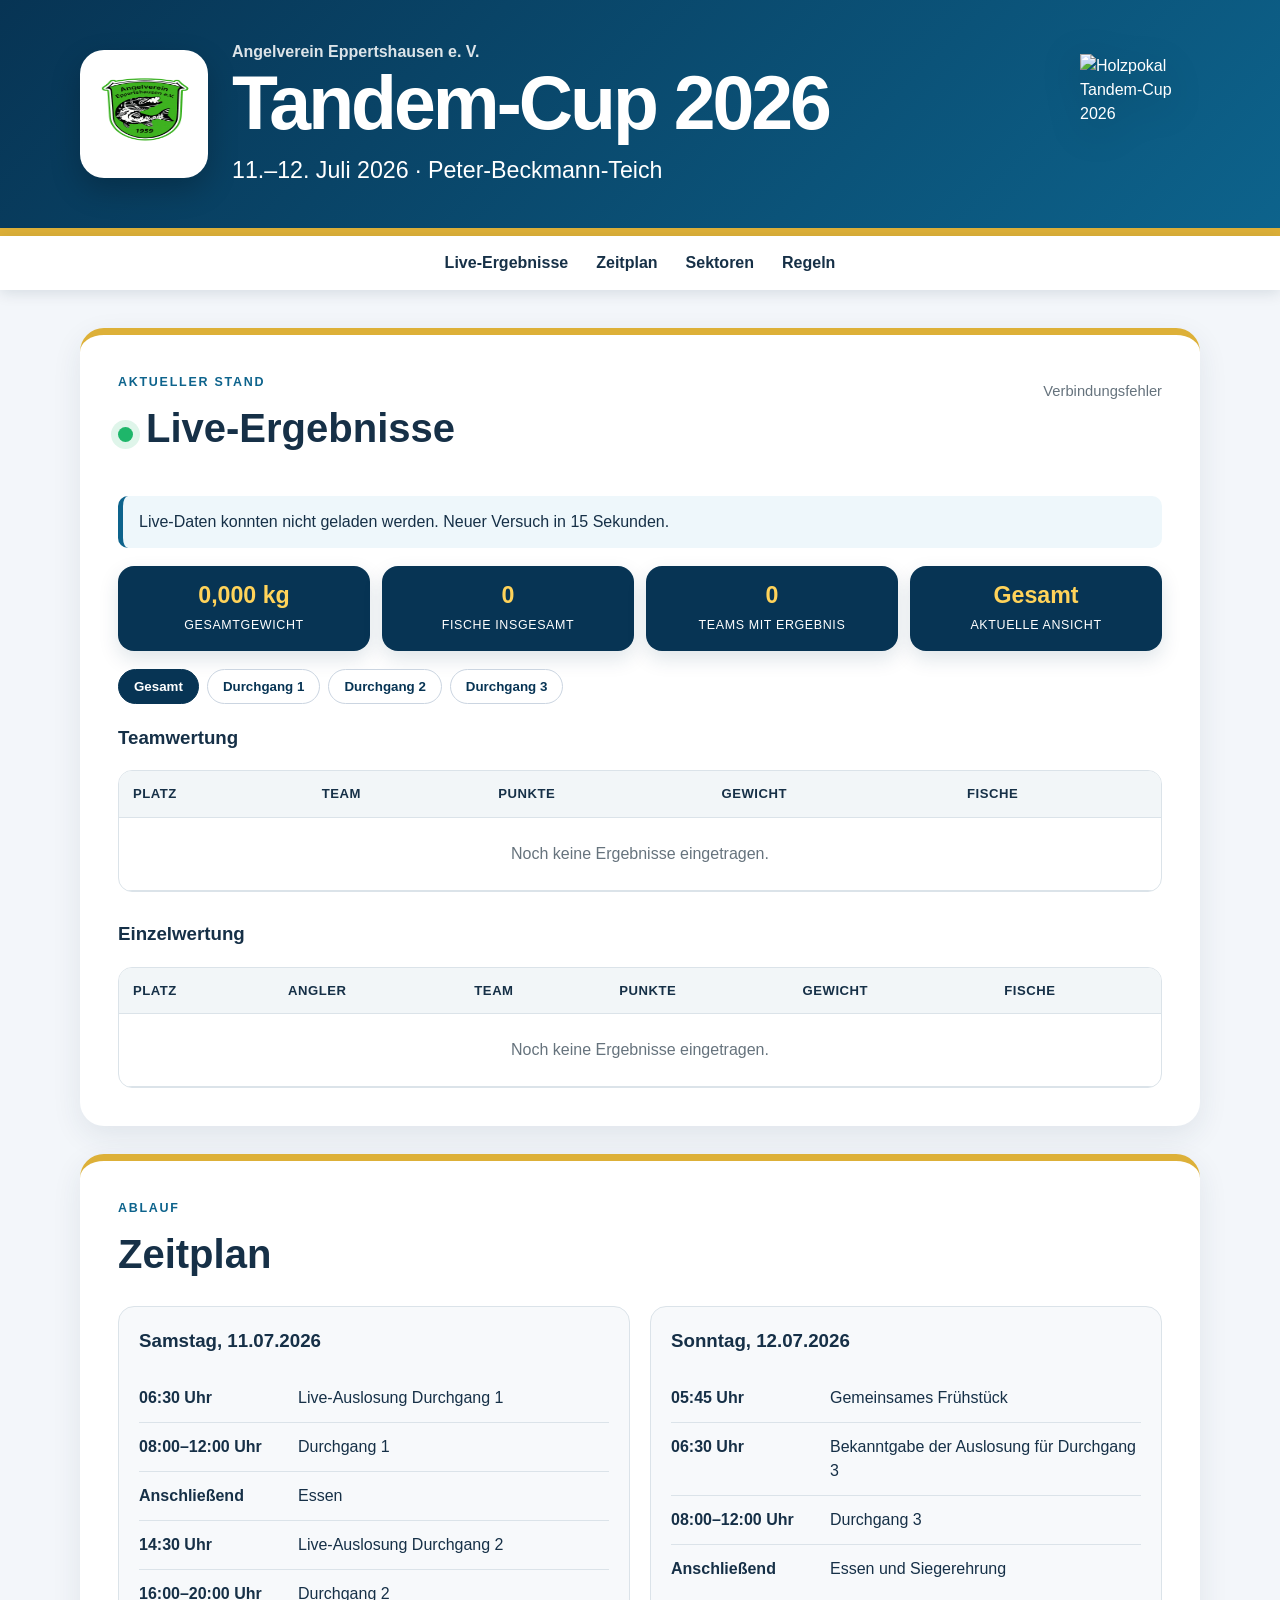
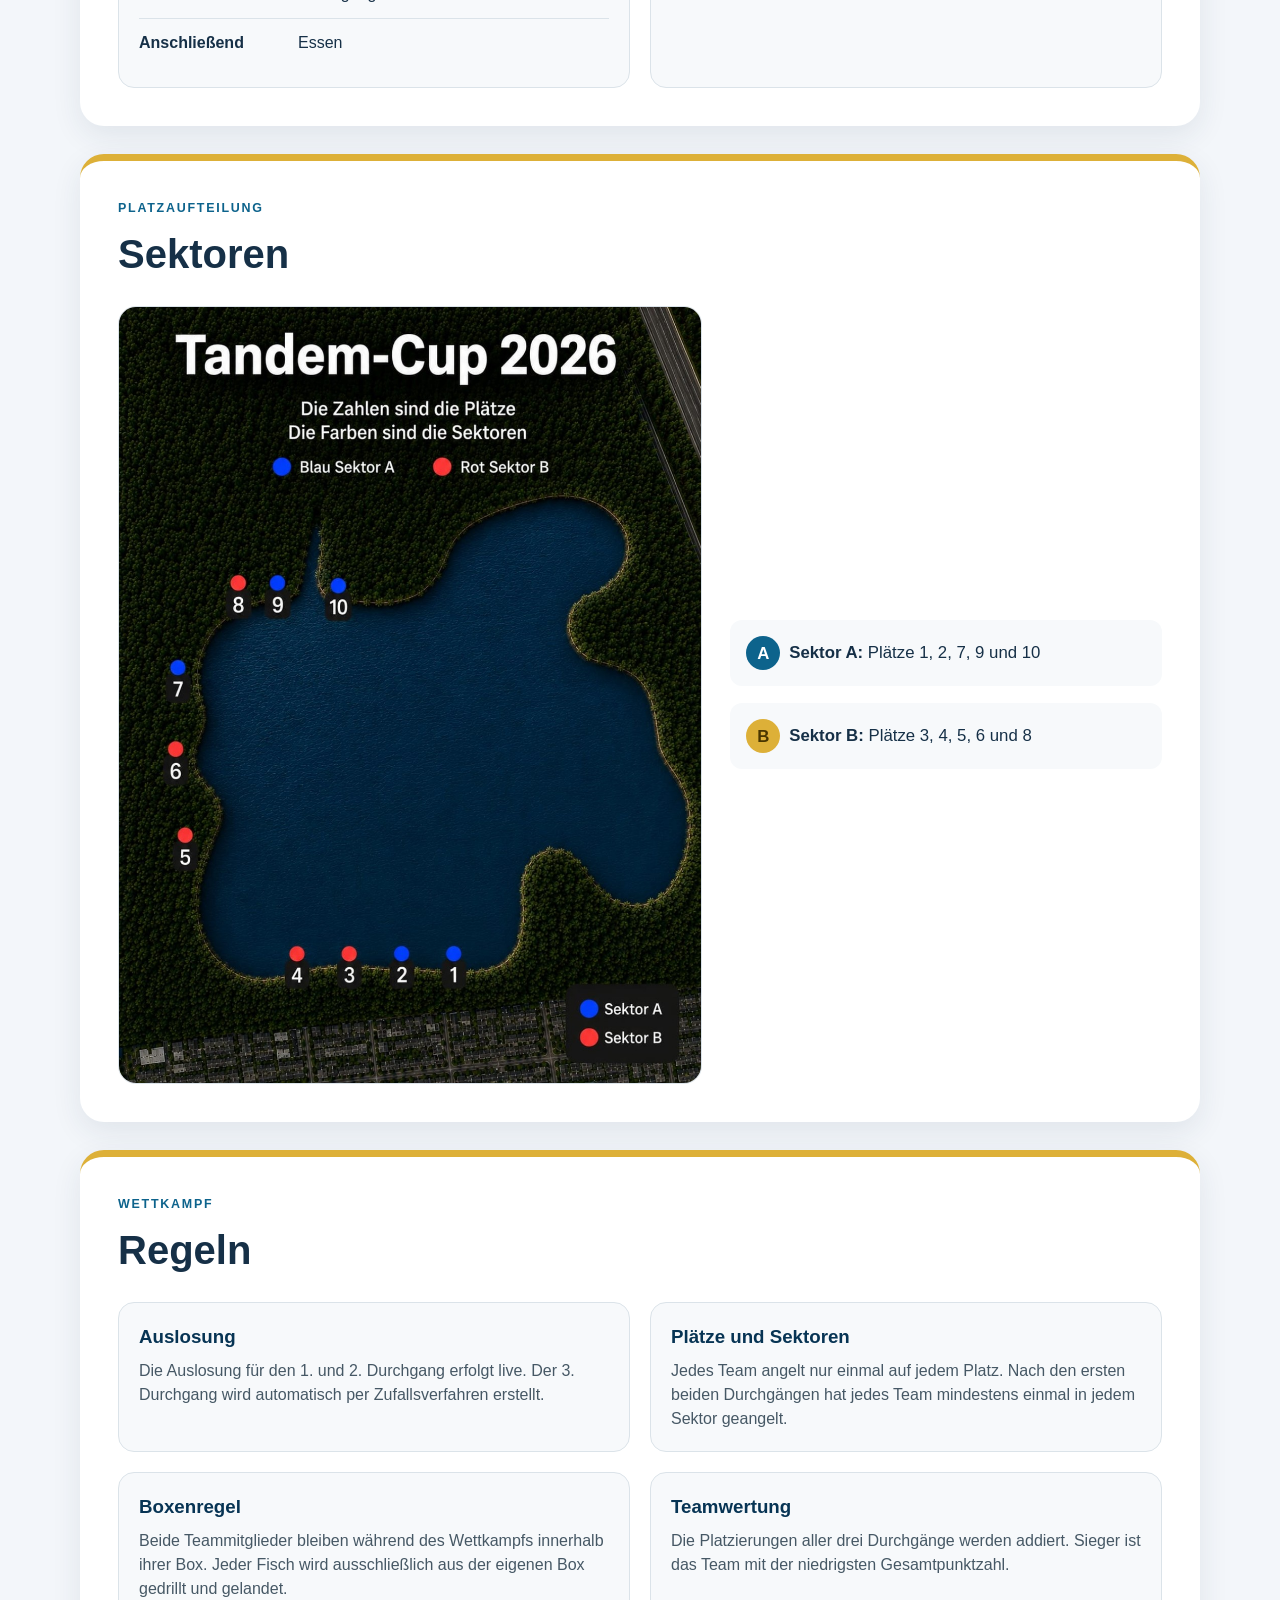
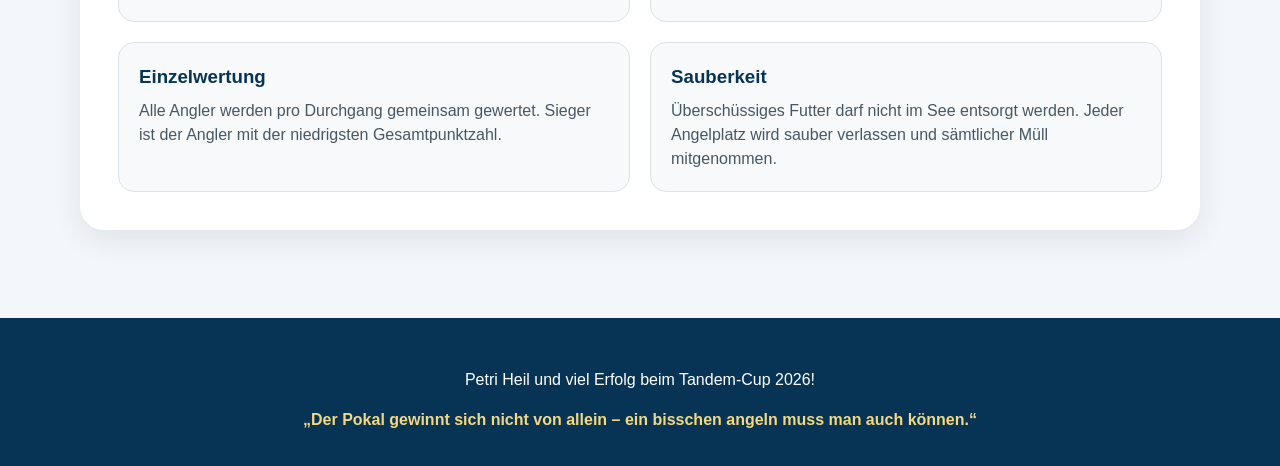
==== index.html @ 346e253f "Add files via upload" ====
<!doctype html>
<html lang="de">
<head>
  <meta charset="utf-8">
  <meta name="viewport" content="width=device-width,initial-scale=1">
  <meta name="theme-color" content="#073454">
  <title>Tandem-Cup 2026</title>
  <link rel="stylesheet" href="style.css?v=20260710-live6">
</head>
<body>
  <header class="hero">
    <div class="wrap hero-inner">
      <img class="club-logo" src="assets/vereinslogo.png" alt="Angelverein Eppertshausen">
      <div style="flex:1">
        <p class="eyebrow">Angelverein Eppertshausen e. V.</p>
        <h1>Tandem-Cup 2026</h1>
        <p class="subtitle">11.–12. Juli 2026 · Peter-Beckmann-Teich</p>
      </div>
      <img src="assets/pokale.png" alt="Holzpokal Tandem-Cup 2026" style="width:120px;height:120px;object-fit:contain;flex:0 0 auto;filter:drop-shadow(0 10px 18px rgba(0,0,0,.28))">
    </div>
  </header>

  <nav class="nav" aria-label="Seitennavigation">
    <div class="wrap nav-inner">
      <a href="#ergebnisse">Live-Ergebnisse</a>
      <a href="#zeitplan">Zeitplan</a>
      <a href="#sektoren">Sektoren</a>
      <a href="#regeln">Regeln</a>
    </div>
  </nav>

  <main class="wrap main">
    <section id="ergebnisse" class="card">
      <div class="section-head">
        <div>
          <p class="kicker">Aktueller Stand</p>
          <h2><span class="live-dot" aria-hidden="true"></span>Live-Ergebnisse</h2>
        </div>
        <div class="updated-wrap"><p id="last-updated" class="updated">Noch keine Ergebnisse</p><p id="updated-ago" class="updated-ago"></p></div>
      </div>
      <p id="notice" class="notice">Willkommen zum Tandem-Cup 2026.</p>
      <div class="live-stats" aria-label="Live-Statistik">
        <article><span id="stat-weight">0,000 kg</span><small>Gesamtgewicht</small></article>
        <article><span id="stat-fish">0</span><small>Fische insgesamt</small></article>
        <article><span id="stat-teams">0</span><small>Teams mit Ergebnis</small></article>
        <article><span id="stat-round">Gesamt</span><small>Aktuelle Ansicht</small></article>
      </div>

      <div class="round-filter" role="group" aria-label="Ergebnisansicht">
        <button class="round-btn active" type="button" data-round="0">Gesamt</button>
        <button class="round-btn" type="button" data-round="1">Durchgang 1</button>
        <button class="round-btn" type="button" data-round="2">Durchgang 2</button>
        <button class="round-btn" type="button" data-round="3">Durchgang 3</button>
      </div>


      <div class="result-grid">
        <div>
          <h3>Teamwertung</h3>
          <div class="table-wrap">
            <table>
              <thead><tr><th>Platz</th><th>Team</th><th>Punkte</th><th>Gewicht</th><th>Fische</th></tr></thead>
              <tbody id="team-body"><tr><td colspan="5" class="empty">Noch keine Ergebnisse eingetragen.</td></tr></tbody>
            </table>
          </div>
        </div>
        <div>
          <h3>Einzelwertung</h3>
          <div class="table-wrap">
            <table>
              <thead><tr><th>Platz</th><th>Angler</th><th>Team</th><th>Punkte</th><th>Gewicht</th><th>Fische</th></tr></thead>
              <tbody id="angler-body"><tr><td colspan="6" class="empty">Noch keine Ergebnisse eingetragen.</td></tr></tbody>
            </table>
          </div>
        </div>
      </div>
    </section>

    <section id="zeitplan" class="card">
      <p class="kicker">Ablauf</p>
      <h2>Zeitplan</h2>
      <div class="schedule-grid">
        <article class="day">
          <h3>Samstag, 11.07.2026</h3>
          <ul>
            <li><strong>06:30 Uhr</strong><span>Live-Auslosung Durchgang 1</span></li>
            <li><strong>08:00–12:00 Uhr</strong><span>Durchgang 1</span></li>
            <li><strong>Anschließend</strong><span>Essen</span></li>
            <li><strong>14:30 Uhr</strong><span>Live-Auslosung Durchgang 2</span></li>
            <li><strong>16:00–20:00 Uhr</strong><span>Durchgang 2</span></li>
            <li><strong>Anschließend</strong><span>Essen</span></li>
          </ul>
        </article>
        <article class="day">
          <h3>Sonntag, 12.07.2026</h3>
          <ul>
            <li><strong>05:45 Uhr</strong><span>Gemeinsames Frühstück</span></li>
            <li><strong>06:30 Uhr</strong><span>Bekanntgabe der Auslosung für Durchgang 3</span></li>
            <li><strong>08:00–12:00 Uhr</strong><span>Durchgang 3</span></li>
            <li><strong>Anschließend</strong><span>Essen und Siegerehrung</span></li>
          </ul>
        </article>
      </div>
    </section>

    <section id="sektoren" class="card">
      <p class="kicker">Platzaufteilung</p>
      <h2>Sektoren</h2>
      <div class="sector-layout">
        <img src="assets/sektoren.jpg" alt="Schematische Sektoreinteilung">
        <div class="sector-info">
          <p><span class="badge a">A</span><strong>Sektor A:</strong> Plätze 1, 2, 7, 9 und 10</p>
          <p><span class="badge b">B</span><strong>Sektor B:</strong> Plätze 3, 4, 5, 6 und 8</p>
        </div>
      </div>
    </section>

    <section id="regeln" class="card">
      <p class="kicker">Wettkampf</p>
      <h2>Regeln</h2>
      <div class="rules-grid">
        <article><h3>Auslosung</h3><p>Die Auslosung für den 1. und 2. Durchgang erfolgt live. Der 3. Durchgang wird automatisch per Zufallsverfahren erstellt.</p></article>
        <article><h3>Plätze und Sektoren</h3><p>Jedes Team angelt nur einmal auf jedem Platz. Nach den ersten beiden Durchgängen hat jedes Team mindestens einmal in jedem Sektor geangelt.</p></article>
        <article><h3>Boxenregel</h3><p>Beide Teammitglieder bleiben während des Wettkampfs innerhalb ihrer Box. Jeder Fisch wird ausschließlich aus der eigenen Box gedrillt und gelandet.</p></article>
        <article><h3>Teamwertung</h3><p>Die Platzierungen aller drei Durchgänge werden addiert. Sieger ist das Team mit der niedrigsten Gesamtpunktzahl.</p></article>
        <article><h3>Einzelwertung</h3><p>Alle Angler werden pro Durchgang gemeinsam gewertet. Sieger ist der Angler mit der niedrigsten Gesamtpunktzahl.</p></article>
        <article><h3>Sauberkeit</h3><p>Überschüssiges Futter darf nicht im See entsorgt werden. Jeder Angelplatz wird sauber verlassen und sämtlicher Müll mitgenommen.</p></article>
      </div>
    </section>
  </main>

  <footer>
    <div class="wrap">
      <p>Petri Heil und viel Erfolg beim Tandem-Cup 2026!</p>
      <p class="motto">„Der Pokal gewinnt sich nicht von allein – ein bisschen angeln muss man auch können.“</p>
    </div>
  </footer>

  <script>
'use strict';
console.log('Tandem-Cup Live-Version 6 geladen');

const SHEET_ID = '1mKFPfQ0v_uVz3vSyqecQ4A5Hc1o4uvNB-clf0auOEg8';
const SHEETS = ['D1 Eingabe', 'D2 Eingabe', 'D3 Eingabe'];
const SECTOR_A = new Set([1, 2, 7, 9, 10]);
const UPDATE_INTERVAL = 15000;

let allRounds = [];
let activeRound = 0;
let lastUpdateTime = null;
let previousTeamRanks = new Map();
let previousAnglerRanks = new Map();

function csvUrl(sheetName) {
  return `https://docs.google.com/spreadsheets/d/${SHEET_ID}/gviz/tq?tqx=out:csv&sheet=${encodeURIComponent(sheetName)}&_=${Date.now()}`;
}

function parseCsv(text) {
  const rows = [];
  let row = [];
  let cell = '';
  let quoted = false;

  for (let i = 0; i < text.length; i += 1) {
    const char = text[i];
    const next = text[i + 1];

    if (char === '"' && quoted && next === '"') {
      cell += '"';
      i += 1;
    } else if (char === '"') {
      quoted = !quoted;
    } else if (char === ',' && !quoted) {
      row.push(cell);
      cell = '';
    } else if ((char === '\n' || char === '\r') && !quoted) {
      if (char === '\r' && next === '\n') i += 1;
      row.push(cell);
      if (row.some(value => String(value).trim() !== '')) rows.push(row);
      row = [];
      cell = '';
    } else {
      cell += char;
    }
  }

  row.push(cell);
  if (row.some(value => String(value).trim() !== '')) rows.push(row);
  return rows;
}

function numberValue(value) {
  let text = String(value ?? '').trim().replace(/\s/g, '').replace(/[^\d,.-]/g, '');
  if (!text) return 0;

  if (text.includes(',') && text.includes('.')) {
    text = text.replace(/\./g, '').replace(',', '.');
  } else if (text.includes(',')) {
    text = text.replace(',', '.');
  }

  const result = Number(text);
  return Number.isFinite(result) ? result : 0;
}

function normalizeHeader(value) {
  return String(value ?? '')
    .trim()
    .toLowerCase()
    .replace(/[ä]/g, 'ae')
    .replace(/[ö]/g, 'oe')
    .replace(/[ü]/g, 'ue')
    .replace(/[ß]/g, 'ss')
    .replace(/[()]/g, ' ')
    .replace(/[^a-z0-9]+/g, ' ')
    .replace(/\s+/g, ' ')
    .trim();
}

function buildHeaderMap(row) {
  const map = new Map();
  row.forEach((value, index) => map.set(normalizeHeader(value), index));
  return map;
}

function findColumn(map, aliases) {
  for (const alias of aliases) {
    const normalized = normalizeHeader(alias);
    if (map.has(normalized)) return map.get(normalized);
  }

  for (const [header, index] of map.entries()) {
    if (aliases.some(alias => {
      const normalized = normalizeHeader(alias);
      return header.includes(normalized) || normalized.includes(header);
    })) return index;
  }

  return -1;
}

function safeCell(row, index) {
  return index >= 0 ? row[index] : '';
}

function escapeHtml(value) {
  return String(value ?? '')
    .replaceAll('&', '&amp;')
    .replaceAll('<', '&lt;')
    .replaceAll('>', '&gt;')
    .replaceAll('"', '&quot;')
    .replaceAll("'", '&#039;');
}

function formatKg(grams) {
  return `${(grams / 1000).toLocaleString('de-DE', {
    minimumFractionDigits: 3,
    maximumFractionDigits: 3
  })} kg`;
}

function medalClass(rank) {
  if (rank === 1) return 'rank-one';
  if (rank === 2) return 'rank-two';
  if (rank === 3) return 'rank-three';
  return '';
}

function parseInputSheet(rows, roundNumber) {
  if (!rows.length) return [];

  const headerRowIndex = rows.findIndex(row =>
    row.some(cell => normalizeHeader(cell) === 'team') &&
    row.some(cell => normalizeHeader(cell).includes('angler 1'))
  );

  if (headerRowIndex < 0) {
    console.warn(`Keine passende Kopfzeile in Durchgang ${roundNumber} gefunden`, rows[0]);
    return [];
  }

  const map = buildHeaderMap(rows[headerRowIndex]);

  const columns = {
    team: findColumn(map, ['Team']),
    place: findColumn(map, ['Platz', 'Angelplatz']),
    sector: findColumn(map, ['Sektor']),
    angler1: findColumn(map, ['Angler 1', 'Angler1', 'Name Angler 1']),
    weight1: findColumn(map, ['Gewicht A1 (g)', 'Gewicht A1', 'Gewicht Angler 1', 'A1 Gewicht']),
    fish1: findColumn(map, ['Fische A1', 'Fischzahl A1', 'Fische Angler 1', 'A1 Fische']),
    angler2: findColumn(map, ['Angler 2', 'Angler2', 'Name Angler 2']),
    weight2: findColumn(map, ['Gewicht A2 (g)', 'Gewicht A2', 'Gewicht Angler 2', 'A2 Gewicht']),
    fish2: findColumn(map, ['Fische A2', 'Fischzahl A2', 'Fische Angler 2', 'A2 Fische'])
  };

  console.log(`Spalten Durchgang ${roundNumber}:`, columns);

  return rows.slice(headerRowIndex + 1).map(row => {
    const team = String(safeCell(row, columns.team) ?? '').trim();
    const place = numberValue(safeCell(row, columns.place));
    const enteredSector = String(safeCell(row, columns.sector) ?? '').trim().toUpperCase();

    const weight1 = numberValue(safeCell(row, columns.weight1));
    const fish1 = numberValue(safeCell(row, columns.fish1));
    const weight2 = numberValue(safeCell(row, columns.weight2));
    const fish2 = numberValue(safeCell(row, columns.fish2));

    return {
      round: roundNumber,
      team,
      place,
      sector: enteredSector === 'A' || enteredSector === 'B'
        ? enteredSector
        : SECTOR_A.has(place) ? 'A' : place ? 'B' : '',
      angler1: String(safeCell(row, columns.angler1) ?? '').trim(),
      weight1,
      fish1,
      angler2: String(safeCell(row, columns.angler2) ?? '').trim(),
      weight2,
      fish2,
      teamWeight: weight1 + weight2,
      teamFish: fish1 + fish2
    };
  }).filter(entry => entry.team);
}

function assignTeamSectorPoints(rounds) {
  rounds.forEach(round => {
    ['A', 'B'].forEach(sector => {
      const completed = round
        .filter(entry => entry.sector === sector && (entry.teamWeight > 0 || entry.teamFish > 0))
        .sort((a, b) =>
          b.teamWeight - a.teamWeight ||
          b.teamFish - a.teamFish ||
          a.team.localeCompare(b.team, 'de')
        );

      completed.forEach((entry, index) => {
        entry.teamPoints = index + 1;
      });
    });
  });
}

function assignAnglerRoundPoints(rounds) {
  rounds.forEach(round => {
    const anglers = [];

    round.forEach(entry => {
      if (entry.angler1 && (entry.weight1 > 0 || entry.fish1 > 0)) {
        anglers.push({
          key: `${entry.angler1}|${entry.team}`,
          name: entry.angler1,
          team: entry.team,
          weight: entry.weight1,
          fish: entry.fish1
        });
      }

      if (entry.angler2 && (entry.weight2 > 0 || entry.fish2 > 0)) {
        anglers.push({
          key: `${entry.angler2}|${entry.team}`,
          name: entry.angler2,
          team: entry.team,
          weight: entry.weight2,
          fish: entry.fish2
        });
      }
    });

    anglers.sort((a, b) =>
      b.weight - a.weight ||
      b.fish - a.fish ||
      a.name.localeCompare(b.name, 'de')
    );

    anglers.forEach((angler, index) => {
      angler.points = index + 1;
    });

    round.anglerResults = anglers;
  });
}

function calculateTeamStandings(rounds) {
  assignTeamSectorPoints(rounds);
  const teams = new Map();

  rounds.flat().forEach(entry => {
    if (!teams.has(entry.team)) {
      teams.set(entry.team, {
        team: entry.team,
        points: 0,
        totalWeight: 0,
        totalFish: 0,
        completedRounds: 0
      });
    }

    const team = teams.get(entry.team);
    if (entry.teamPoints) {
      team.points += entry.teamPoints;
      team.completedRounds += 1;
    }
    team.totalWeight += entry.teamWeight;
    team.totalFish += entry.teamFish;
  });

  return [...teams.values()]
    .filter(team => team.completedRounds > 0)
    .sort((a, b) =>
      b.completedRounds - a.completedRounds ||
      a.points - b.points ||
      b.totalWeight - a.totalWeight ||
      b.totalFish - a.totalFish ||
      a.team.localeCompare(b.team, 'de')
    )
    .map((team, index) => ({ ...team, rank: index + 1 }));
}

function calculateAnglerStandings(rounds) {
  assignAnglerRoundPoints(rounds);
  const anglers = new Map();

  rounds.forEach(round => {
    (round.anglerResults || []).forEach(result => {
      if (!anglers.has(result.key)) {
        anglers.set(result.key, {
          name: result.name,
          team: result.team,
          points: 0,
          totalWeight: 0,
          totalFish: 0,
          completedRounds: 0
        });
      }

      const angler = anglers.get(result.key);
      angler.points += result.points;
      angler.totalWeight += result.weight;
      angler.totalFish += result.fish;
      angler.completedRounds += 1;
    });
  });

  return [...anglers.values()]
    .filter(angler => angler.completedRounds > 0)
    .sort((a, b) =>
      b.completedRounds - a.completedRounds ||
      a.points - b.points ||
      b.totalWeight - a.totalWeight ||
      b.totalFish - a.totalFish ||
      a.name.localeCompare(b.name, 'de')
    )
    .map((angler, index) => ({ ...angler, rank: index + 1 }));
}

function movementIcon(key, rank, previousRanks) {
  const oldRank = previousRanks.get(key);
  if (!oldRank || oldRank === rank) return '<span class="move same">•</span>';
  if (rank < oldRank) return `<span class="move up" title="Verbessert">▲${oldRank - rank}</span>`;
  return `<span class="move down" title="Verschlechtert">▼${rank - oldRank}</span>`;
}

function renderTables(teamStandings, anglerStandings) {
  const teamBody = document.getElementById('team-body');
  const anglerBody = document.getElementById('angler-body');

  teamBody.innerHTML = teamStandings.length
    ? teamStandings.map(team => `
      <tr class="${medalClass(team.rank)}">
        <td><strong>${team.rank}</strong> ${movementIcon(team.team, team.rank, previousTeamRanks)}</td>
        <td>${escapeHtml(team.team)}</td>
        <td>${team.points}</td>
        <td>${formatKg(team.totalWeight)}</td>
        <td>${team.totalFish}</td>
      </tr>
    `).join('')
    : '<tr><td colspan="5" class="empty">Noch keine vollständigen Team-Ergebnisse.</td></tr>';

  anglerBody.innerHTML = anglerStandings.length
    ? anglerStandings.map(angler => {
      const key = `${angler.name}|${angler.team}`;
      return `
        <tr class="${medalClass(angler.rank)}">
          <td><strong>${angler.rank}</strong> ${movementIcon(key, angler.rank, previousAnglerRanks)}</td>
          <td>${escapeHtml(angler.name)}</td>
          <td>${escapeHtml(angler.team)}</td>
          <td>${angler.points}</td>
          <td>${formatKg(angler.totalWeight)}</td>
          <td>${angler.totalFish}</td>
        </tr>
      `;
    }).join('')
    : '<tr><td colspan="6" class="empty">Noch keine vollständigen Einzel-Ergebnisse.</td></tr>';

  previousTeamRanks = new Map(teamStandings.map(team => [team.team, team.rank]));
  previousAnglerRanks = new Map(
    anglerStandings.map(angler => [`${angler.name}|${angler.team}`, angler.rank])
  );
}

function selectedRounds() {
  return activeRound === 0 ? allRounds : [allRounds[activeRound - 1] || []];
}

function renderView() {
  const rounds = selectedRounds();
  const teams = calculateTeamStandings(rounds);
  const anglers = calculateAnglerStandings(rounds);

  renderTables(teams, anglers);

  const completedEntries = rounds
    .flat()
    .filter(entry => entry.teamWeight > 0 || entry.teamFish > 0);

  const totalWeight = completedEntries.reduce((sum, entry) => sum + entry.teamWeight, 0);
  const totalFish = completedEntries.reduce((sum, entry) => sum + entry.teamFish, 0);
  const teamCount = new Set(completedEntries.map(entry => entry.team)).size;

  document.getElementById('stat-weight').textContent = formatKg(totalWeight);
  document.getElementById('stat-fish').textContent = totalFish.toLocaleString('de-DE');
  document.getElementById('stat-teams').textContent = teamCount;
  document.getElementById('stat-round').textContent =
    activeRound === 0 ? 'Gesamt' : `DG ${activeRound}`;
}

async function loadSheet(sheetName) {
  const response = await fetch(csvUrl(sheetName), { cache: 'no-store' });
  if (!response.ok) throw new Error(`${sheetName}: HTTP ${response.status}`);
  return parseCsv(await response.text());
}

async function updateResults() {
  const notice = document.getElementById('notice');
  const updated = document.getElementById('last-updated');

  try {
    const rawSheets = await Promise.all(SHEETS.map(loadSheet));
    allRounds = rawSheets.map((rows, index) => parseInputSheet(rows, index + 1));

    renderView();

    lastUpdateTime = new Date();
    updated.textContent = `Letzte Aktualisierung: ${lastUpdateTime.toLocaleTimeString('de-DE')}`;
    notice.textContent = 'LIVE – Daten aus D1, D2 und D3 · Aktualisierung alle 15 Sekunden.';
    notice.classList.remove('error');
  } catch (error) {
    console.error(error);
    notice.textContent = 'Live-Daten konnten nicht geladen werden. Neuer Versuch in 15 Sekunden.';
    notice.classList.add('error');
    updated.textContent = 'Verbindungsfehler';
  }
}

function updateAge() {
  const element = document.getElementById('updated-ago');
  if (!lastUpdateTime) {
    element.textContent = '';
    return;
  }

  const seconds = Math.max(0, Math.floor((Date.now() - lastUpdateTime.getTime()) / 1000));
  element.textContent = seconds < 60
    ? `vor ${seconds} Sek.`
    : `vor ${Math.floor(seconds / 60)} Min.`;
}

document.addEventListener('DOMContentLoaded', () => {
  document.querySelectorAll('.round-btn').forEach(button => {
    button.addEventListener('click', () => {
      activeRound = Number(button.dataset.round);
      document.querySelectorAll('.round-btn').forEach(item =>
        item.classList.toggle('active', item === button)
      );
      renderView();
    });
  });

  updateResults();
  updateAge();
  setInterval(updateResults, UPDATE_INTERVAL);
  setInterval(updateAge, 1000);
});
</script>
</body>
</html>
---- style.css ----
:root{--navy:#073454;--blue:#0d638c;--gold:#ddb038;--bg:#f3f6fa;--text:#163047;--muted:#66737d;--line:#dbe3e9;--white:#fff;--green:#1eb66a}*{box-sizing:border-box}html{scroll-behavior:smooth}body{margin:0;font-family:Arial,Helvetica,sans-serif;color:var(--text);background:var(--bg);line-height:1.5}.wrap{width:min(1120px,calc(100% - 32px));margin:auto}.hero{background:linear-gradient(135deg,var(--navy),var(--blue));color:#fff;border-bottom:8px solid var(--gold)}.hero-inner{display:flex;align-items:center;gap:24px;padding:40px 0}.club-logo{width:128px;height:128px;border-radius:24px;background:#fff;padding:10px;box-shadow:0 12px 30px rgba(0,0,0,.22)}.eyebrow{margin:0 0 4px;font-weight:700;opacity:.86}.hero h1{font-size:clamp(2.4rem,7vw,4.7rem);line-height:.95;margin:0 0 14px;letter-spacing:-.04em}.subtitle{margin:0;font-size:clamp(1.05rem,3vw,1.45rem)}.nav{background:#fff;position:sticky;top:0;z-index:10;box-shadow:0 3px 14px rgba(9,38,60,.12)}.nav-inner{display:flex;justify-content:center;gap:28px;flex-wrap:wrap;padding:15px 0}.nav a{color:var(--text);font-weight:800;text-decoration:none}.nav a:hover{color:var(--blue)}.main{padding:38px 0 60px}.card{background:var(--white);border-radius:24px;padding:clamp(22px,4vw,38px);margin-bottom:28px;box-shadow:0 10px 30px rgba(29,59,81,.09);border-top:7px solid var(--gold)}h2{font-size:clamp(1.8rem,4vw,2.5rem);margin:0 0 22px}h3{margin-top:0}.kicker{text-transform:uppercase;letter-spacing:.14em;color:var(--blue);font-size:.78rem;font-weight:800;margin:0 0 6px}.section-head{display:flex;justify-content:space-between;gap:18px;align-items:flex-start}.updated{color:var(--muted);margin:7px 0 0;font-size:.92rem}.live-dot{display:inline-block;width:15px;height:15px;border-radius:50%;background:var(--green);box-shadow:0 0 0 7px rgba(30,182,106,.14);margin-right:13px}.notice{background:#eef7fb;border-left:5px solid var(--blue);padding:14px 16px;border-radius:10px}.result-grid{display:grid;gap:28px}.table-wrap{overflow-x:auto;border:1px solid var(--line);border-radius:14px}table{border-collapse:collapse;width:100%;min-width:620px}th,td{text-align:left;padding:13px 14px;border-bottom:1px solid var(--line)}th{background:#f2f6f8;font-size:.82rem;text-transform:uppercase;letter-spacing:.04em}.empty{text-align:center;color:var(--muted);padding:24px}.schedule-grid,.rules-grid{display:grid;grid-template-columns:repeat(2,minmax(0,1fr));gap:20px}.day,.rules-grid article{background:#f7f9fb;border:1px solid var(--line);border-radius:16px;padding:20px}.day ul{list-style:none;padding:0;margin:0}.day li{display:grid;grid-template-columns:145px 1fr;gap:14px;padding:12px 0;border-bottom:1px solid var(--line)}.day li:last-child{border-bottom:0}.sector-layout{display:grid;grid-template-columns:1.15fr .85fr;gap:28px;align-items:center}.sector-layout img{width:100%;border-radius:18px;border:1px solid var(--line)}.sector-info p{font-size:1.05rem;background:#f7f9fb;padding:16px;border-radius:12px}.badge{display:inline-grid;place-items:center;width:34px;height:34px;border-radius:50%;color:#fff;font-weight:900;margin-right:9px}.badge.a{background:var(--blue)}.badge.b{background:var(--gold);color:#493600}.rules-grid article h3{color:var(--navy);margin-bottom:8px}.rules-grid article p{margin:0;color:#465865}footer{background:var(--navy);color:#fff;text-align:center;padding:34px 0}.motto{color:#f5d77f;font-weight:700;margin-bottom:0}@media(max-width:760px){.wrap{width:min(100% - 22px,1120px)}.hero-inner{padding:26px 0;gap:15px;align-items:flex-start}.club-logo{width:90px;height:90px;border-radius:18px}.eyebrow{font-size:.78rem}.hero h1{font-size:2.35rem}.subtitle{font-size:1rem}.nav-inner{gap:12px 22px;font-size:.93rem}.main{padding-top:22px}.card{border-radius:20px}.section-head{display:block}.updated{margin-bottom:14px}.schedule-grid,.rules-grid,.sector-layout{grid-template-columns:1fr}.day li{grid-template-columns:1fr;gap:1px}.sector-layout img{order:2}}@media(max-width:420px){.club-logo{width:76px;height:76px}.hero h1{font-size:2rem}.nav-inner{justify-content:flex-start;overflow-x:auto;flex-wrap:nowrap}.nav a{white-space:nowrap}.card{padding:20px 17px}.wrap{width:calc(100% - 16px)}}


/* Live-Version 5 */
.updated-wrap{text-align:right}
.updated-ago{margin:.15rem 0 0;color:#6b7280;font-size:.82rem}
.live-stats{display:grid;grid-template-columns:repeat(4,minmax(0,1fr));gap:12px;margin:18px 0}
.live-stats article{background:#073454;color:#fff;border-radius:16px;padding:16px;text-align:center;box-shadow:0 8px 20px rgba(7,52,84,.13)}
.live-stats span{display:block;font-size:1.45rem;font-weight:800;color:#ffd35a;line-height:1.2}
.live-stats small{display:block;margin-top:6px;font-size:.78rem;letter-spacing:.05em;text-transform:uppercase}
.round-filter{display:flex;gap:8px;flex-wrap:wrap;margin:0 0 20px}
.round-btn{border:1px solid #cbd5e1;background:#fff;color:#073454;border-radius:999px;padding:9px 15px;font-weight:700;cursor:pointer}
.round-btn.active{background:#073454;color:#fff;border-color:#073454}
.move{display:inline-block;min-width:24px;margin-left:4px;font-size:.72rem;font-weight:800;vertical-align:middle}
.move.up{color:#0a8f4b}.move.down{color:#c62828}.move.same{color:#94a3b8}
tr.rank-one td{background:rgba(255,215,0,.16)}
tr.rank-two td{background:rgba(192,192,192,.18)}
tr.rank-three td{background:rgba(205,127,50,.14)}
@media(max-width:760px){
  .live-stats{grid-template-columns:repeat(2,minmax(0,1fr))}
  .live-stats span{font-size:1.18rem}
  .updated-wrap{text-align:left;margin-top:8px}
  .round-filter{overflow-x:auto;flex-wrap:nowrap;padding-bottom:4px}
  .round-btn{white-space:nowrap}
}
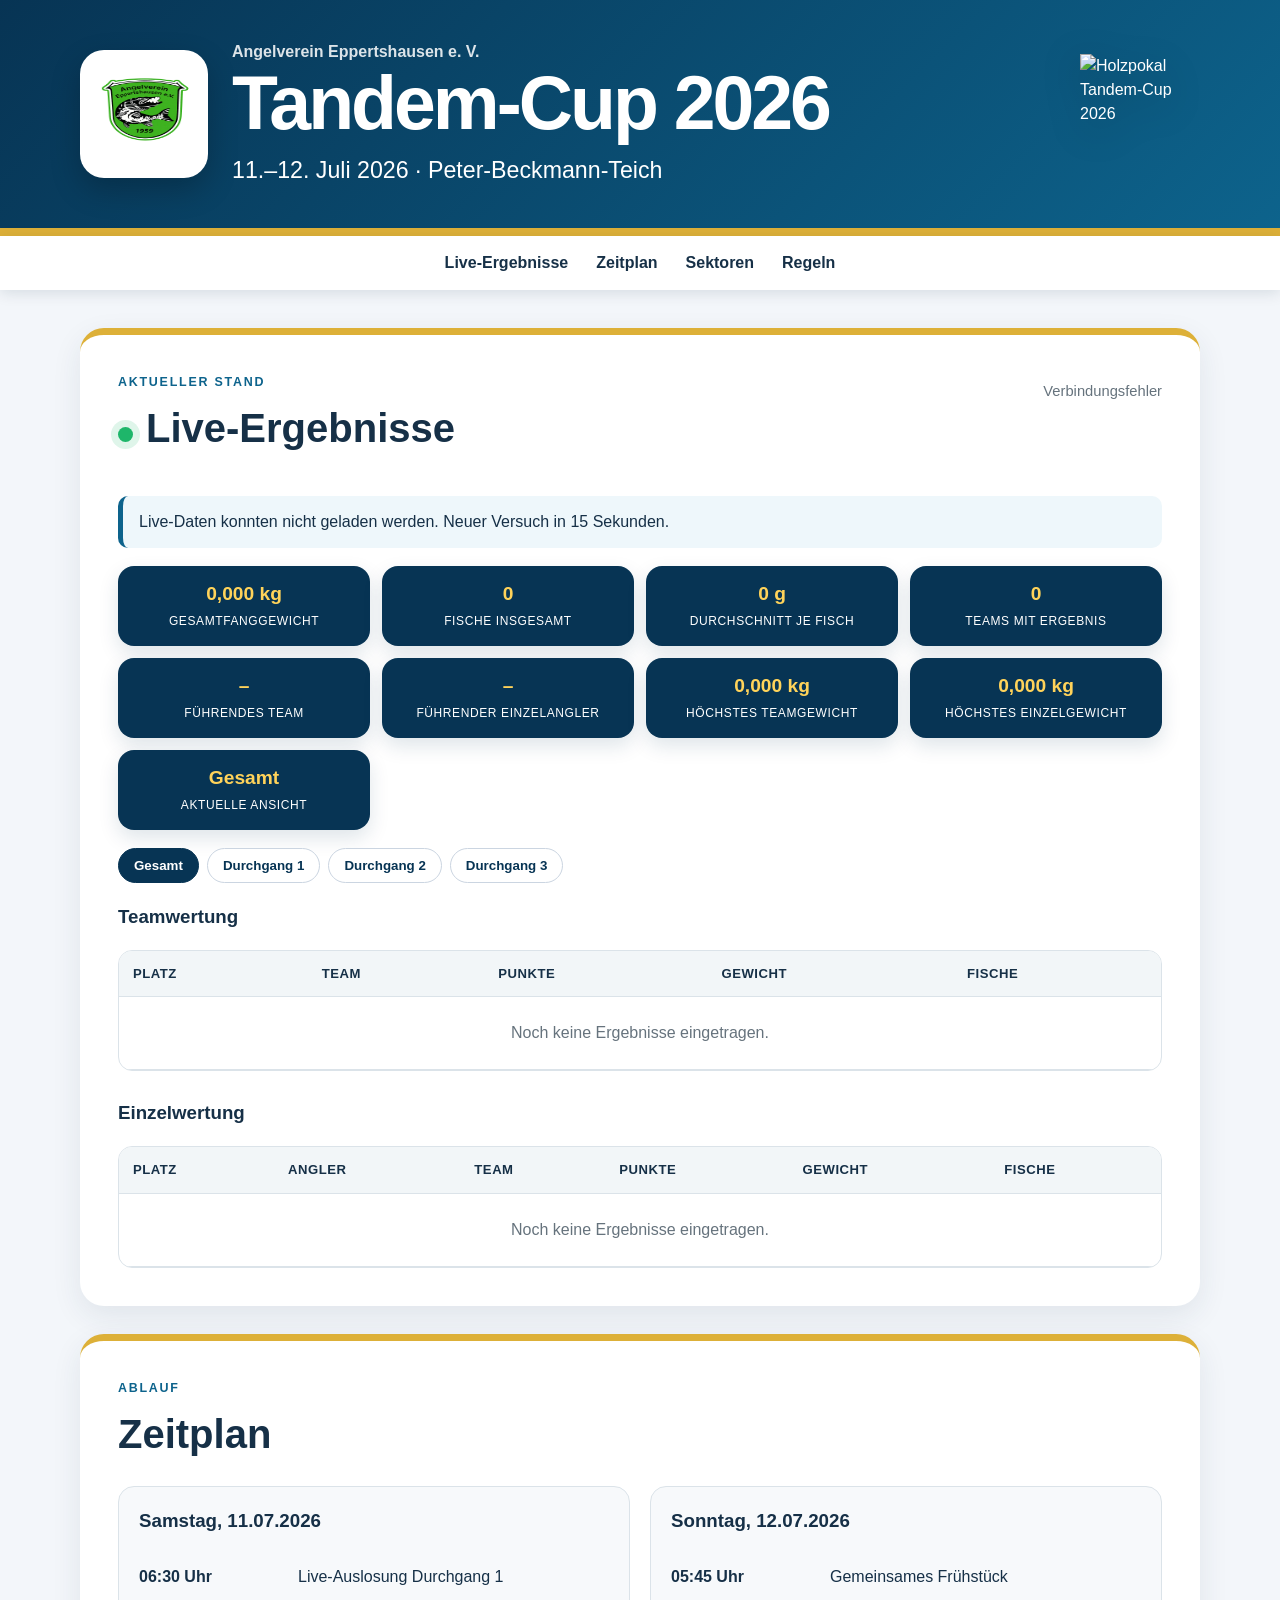
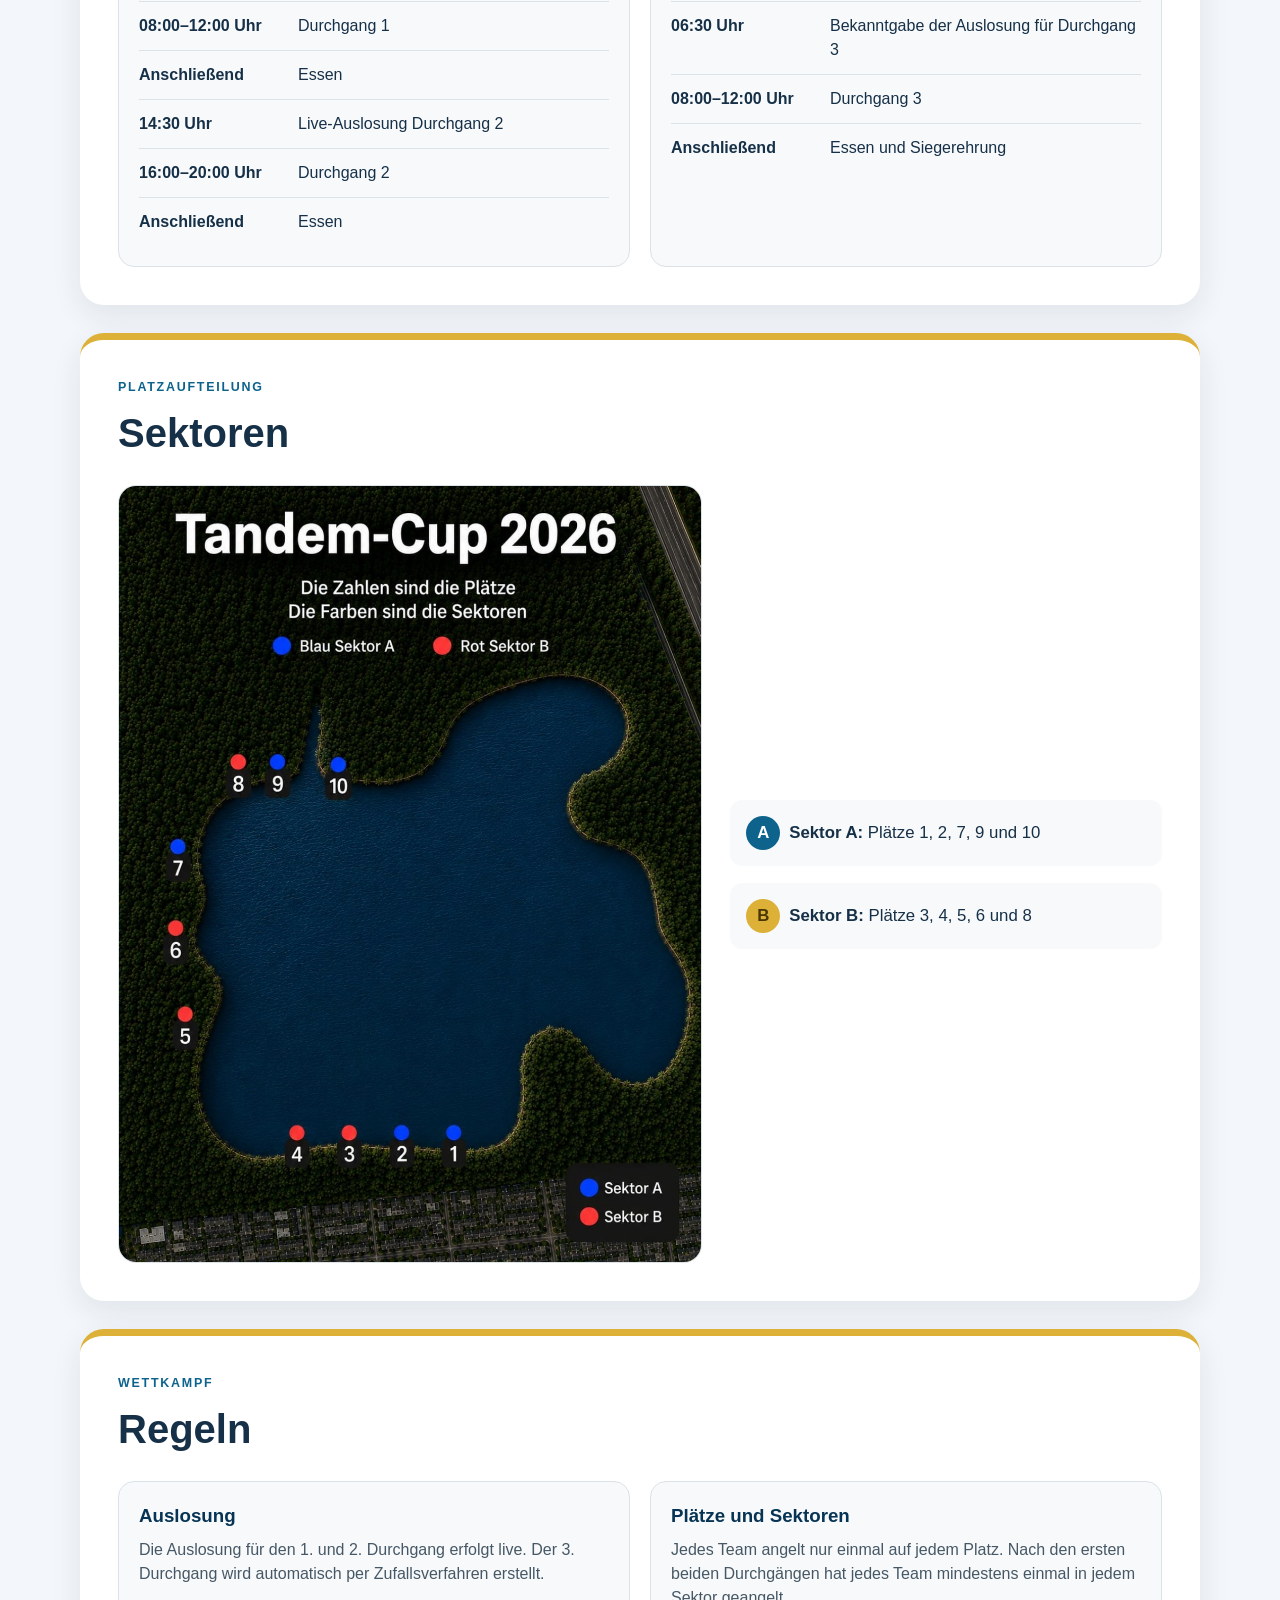
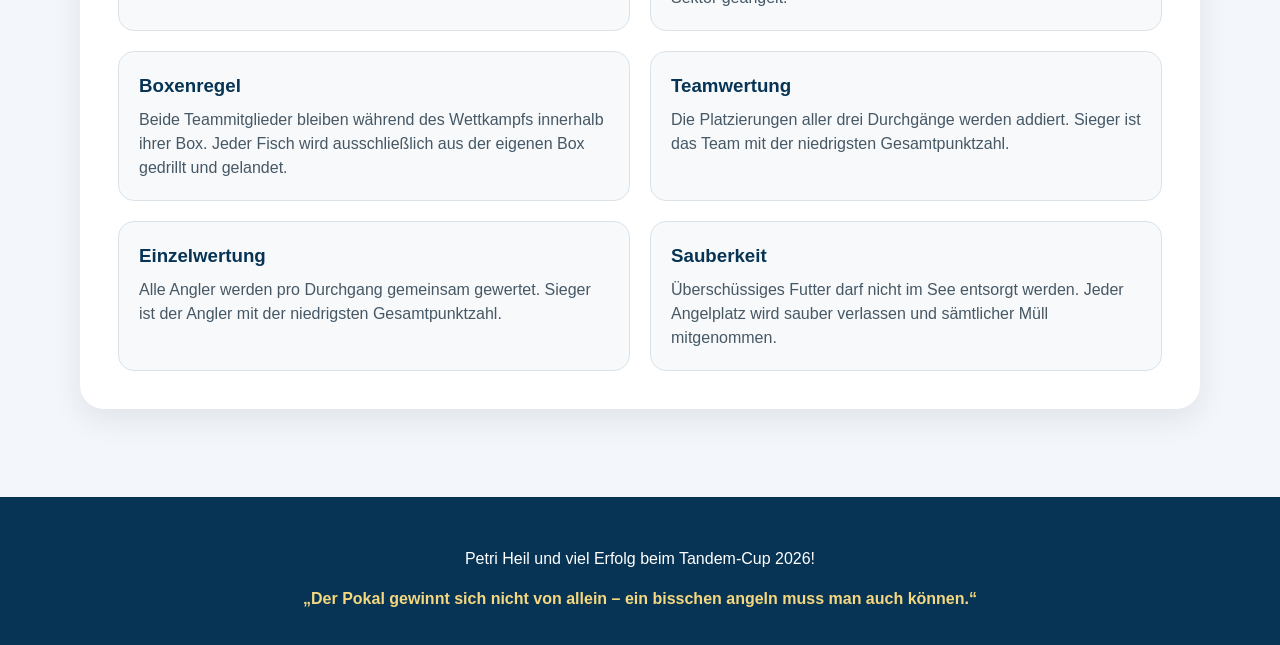
==== commit 034275ce: "Add files via upload" ====
--- a/index.html
+++ b/index.html
@@ -5,7 +5,7 @@
   <meta name="viewport" content="width=device-width,initial-scale=1">
   <meta name="theme-color" content="#073454">
   <title>Tandem-Cup 2026</title>
-  <link rel="stylesheet" href="style.css?v=20260710-live6">
+  <link rel="stylesheet" href="style.css?v=20260712-live8">
 </head>
 <body>
   <header class="hero">
@@ -39,10 +39,16 @@
         <div class="updated-wrap"><p id="last-updated" class="updated">Noch keine Ergebnisse</p><p id="updated-ago" class="updated-ago"></p></div>
       </div>
       <p id="notice" class="notice">Willkommen zum Tandem-Cup 2026.</p>
+
       <div class="live-stats" aria-label="Live-Statistik">
-        <article><span id="stat-weight">0,000 kg</span><small>Gesamtgewicht</small></article>
+        <article><span id="stat-weight">0,000 kg</span><small>Gesamtfanggewicht</small></article>
         <article><span id="stat-fish">0</span><small>Fische insgesamt</small></article>
+        <article><span id="stat-average">0 g</span><small>Durchschnitt je Fisch</small></article>
         <article><span id="stat-teams">0</span><small>Teams mit Ergebnis</small></article>
+        <article><span id="stat-leader-team">–</span><small>Führendes Team</small></article>
+        <article><span id="stat-leader-angler">–</span><small>Führender Einzelangler</small></article>
+        <article><span id="stat-best-team-weight">0,000 kg</span><small>Höchstes Teamgewicht</small></article>
+        <article><span id="stat-best-angler-weight">0,000 kg</span><small>Höchstes Einzelgewicht</small></article>
         <article><span id="stat-round">Gesamt</span><small>Aktuelle Ansicht</small></article>
       </div>
 
@@ -52,7 +58,6 @@
         <button class="round-btn" type="button" data-round="2">Durchgang 2</button>
         <button class="round-btn" type="button" data-round="3">Durchgang 3</button>
       </div>
-
 
       <div class="result-grid">
         <div>
@@ -138,9 +143,9 @@
 
   <script>
 'use strict';
-console.log('Tandem-Cup Live-Version 6 geladen');
-
-const SHEET_ID = '1mKFPfQ0v_uVz3vSyqecQ4A5Hc1o4uvNB-clf0auOEg8';
+console.log('Tandem-Cup Live-Version 8 geladen');
+
+const PUBLISHED_SHEET_ID = '2PACX-1vRi8wKa736yfbkB_xMfEHNnR7SaEphBjp0hWa6ViyAWVvZ1M85mLNCrSN4zSSVDqSRonsNq0b0eFNJ6';
 const SHEETS = ['D1 Eingabe', 'D2 Eingabe', 'D3 Eingabe'];
 const SECTOR_A = new Set([1, 2, 7, 9, 10]);
 const UPDATE_INTERVAL = 15000;
@@ -152,7 +157,7 @@
 let previousAnglerRanks = new Map();
 
 function csvUrl(sheetName) {
-  return `https://docs.google.com/spreadsheets/d/${SHEET_ID}/gviz/tq?tqx=out:csv&sheet=${encodeURIComponent(sheetName)}&_=${Date.now()}`;
+  return `https://docs.google.com/spreadsheets/d/e/${PUBLISHED_SHEET_ID}/pub?output=csv&sheet=${encodeURIComponent(sheetName)}&_=${Date.now()}`;
 }
 
 function parseCsv(text) {
@@ -293,8 +298,6 @@
     fish2: findColumn(map, ['Fische A2', 'Fischzahl A2', 'Fische Angler 2', 'A2 Fische'])
   };
 
-  console.log(`Spalten Durchgang ${roundNumber}:`, columns);
-
   return rows.slice(headerRowIndex + 1).map(row => {
     const team = String(safeCell(row, columns.team) ?? '').trim();
     const place = numberValue(safeCell(row, columns.place));
@@ -518,10 +521,22 @@
   const totalWeight = completedEntries.reduce((sum, entry) => sum + entry.teamWeight, 0);
   const totalFish = completedEntries.reduce((sum, entry) => sum + entry.teamFish, 0);
   const teamCount = new Set(completedEntries.map(entry => entry.team)).size;
+  const averageFishWeight = totalFish > 0 ? Math.round(totalWeight / totalFish) : 0;
+  const leadingTeam = teams.length ? teams[0] : null;
+  const leadingAngler = anglers.length ? anglers[0] : null;
+  const bestTeamWeight = teams.length ? Math.max(...teams.map(team => team.totalWeight)) : 0;
+  const bestAnglerWeight = anglers.length ? Math.max(...anglers.map(angler => angler.totalWeight)) : 0;
 
   document.getElementById('stat-weight').textContent = formatKg(totalWeight);
   document.getElementById('stat-fish').textContent = totalFish.toLocaleString('de-DE');
-  document.getElementById('stat-teams').textContent = teamCount;
+  document.getElementById('stat-average').textContent = `${averageFishWeight.toLocaleString('de-DE')} g`;
+  document.getElementById('stat-teams').textContent = teamCount.toLocaleString('de-DE');
+  document.getElementById('stat-leader-team').textContent =
+    leadingTeam ? `${leadingTeam.team} · ${leadingTeam.points} P.` : '–';
+  document.getElementById('stat-leader-angler').textContent =
+    leadingAngler ? `${leadingAngler.name} · ${leadingAngler.points} P.` : '–';
+  document.getElementById('stat-best-team-weight').textContent = formatKg(bestTeamWeight);
+  document.getElementById('stat-best-angler-weight').textContent = formatKg(bestAnglerWeight);
   document.getElementById('stat-round').textContent =
     activeRound === 0 ? 'Gesamt' : `DG ${activeRound}`;
 }
@@ -585,4 +600,4 @@
 });
 </script>
 </body>
-</html>+</html>
--- a/style.css
+++ b/style.css
@@ -1,13 +1,12 @@
 :root{--navy:#073454;--blue:#0d638c;--gold:#ddb038;--bg:#f3f6fa;--text:#163047;--muted:#66737d;--line:#dbe3e9;--white:#fff;--green:#1eb66a}*{box-sizing:border-box}html{scroll-behavior:smooth}body{margin:0;font-family:Arial,Helvetica,sans-serif;color:var(--text);background:var(--bg);line-height:1.5}.wrap{width:min(1120px,calc(100% - 32px));margin:auto}.hero{background:linear-gradient(135deg,var(--navy),var(--blue));color:#fff;border-bottom:8px solid var(--gold)}.hero-inner{display:flex;align-items:center;gap:24px;padding:40px 0}.club-logo{width:128px;height:128px;border-radius:24px;background:#fff;padding:10px;box-shadow:0 12px 30px rgba(0,0,0,.22)}.eyebrow{margin:0 0 4px;font-weight:700;opacity:.86}.hero h1{font-size:clamp(2.4rem,7vw,4.7rem);line-height:.95;margin:0 0 14px;letter-spacing:-.04em}.subtitle{margin:0;font-size:clamp(1.05rem,3vw,1.45rem)}.nav{background:#fff;position:sticky;top:0;z-index:10;box-shadow:0 3px 14px rgba(9,38,60,.12)}.nav-inner{display:flex;justify-content:center;gap:28px;flex-wrap:wrap;padding:15px 0}.nav a{color:var(--text);font-weight:800;text-decoration:none}.nav a:hover{color:var(--blue)}.main{padding:38px 0 60px}.card{background:var(--white);border-radius:24px;padding:clamp(22px,4vw,38px);margin-bottom:28px;box-shadow:0 10px 30px rgba(29,59,81,.09);border-top:7px solid var(--gold)}h2{font-size:clamp(1.8rem,4vw,2.5rem);margin:0 0 22px}h3{margin-top:0}.kicker{text-transform:uppercase;letter-spacing:.14em;color:var(--blue);font-size:.78rem;font-weight:800;margin:0 0 6px}.section-head{display:flex;justify-content:space-between;gap:18px;align-items:flex-start}.updated{color:var(--muted);margin:7px 0 0;font-size:.92rem}.live-dot{display:inline-block;width:15px;height:15px;border-radius:50%;background:var(--green);box-shadow:0 0 0 7px rgba(30,182,106,.14);margin-right:13px}.notice{background:#eef7fb;border-left:5px solid var(--blue);padding:14px 16px;border-radius:10px}.result-grid{display:grid;gap:28px}.table-wrap{overflow-x:auto;border:1px solid var(--line);border-radius:14px}table{border-collapse:collapse;width:100%;min-width:620px}th,td{text-align:left;padding:13px 14px;border-bottom:1px solid var(--line)}th{background:#f2f6f8;font-size:.82rem;text-transform:uppercase;letter-spacing:.04em}.empty{text-align:center;color:var(--muted);padding:24px}.schedule-grid,.rules-grid{display:grid;grid-template-columns:repeat(2,minmax(0,1fr));gap:20px}.day,.rules-grid article{background:#f7f9fb;border:1px solid var(--line);border-radius:16px;padding:20px}.day ul{list-style:none;padding:0;margin:0}.day li{display:grid;grid-template-columns:145px 1fr;gap:14px;padding:12px 0;border-bottom:1px solid var(--line)}.day li:last-child{border-bottom:0}.sector-layout{display:grid;grid-template-columns:1.15fr .85fr;gap:28px;align-items:center}.sector-layout img{width:100%;border-radius:18px;border:1px solid var(--line)}.sector-info p{font-size:1.05rem;background:#f7f9fb;padding:16px;border-radius:12px}.badge{display:inline-grid;place-items:center;width:34px;height:34px;border-radius:50%;color:#fff;font-weight:900;margin-right:9px}.badge.a{background:var(--blue)}.badge.b{background:var(--gold);color:#493600}.rules-grid article h3{color:var(--navy);margin-bottom:8px}.rules-grid article p{margin:0;color:#465865}footer{background:var(--navy);color:#fff;text-align:center;padding:34px 0}.motto{color:#f5d77f;font-weight:700;margin-bottom:0}@media(max-width:760px){.wrap{width:min(100% - 22px,1120px)}.hero-inner{padding:26px 0;gap:15px;align-items:flex-start}.club-logo{width:90px;height:90px;border-radius:18px}.eyebrow{font-size:.78rem}.hero h1{font-size:2.35rem}.subtitle{font-size:1rem}.nav-inner{gap:12px 22px;font-size:.93rem}.main{padding-top:22px}.card{border-radius:20px}.section-head{display:block}.updated{margin-bottom:14px}.schedule-grid,.rules-grid,.sector-layout{grid-template-columns:1fr}.day li{grid-template-columns:1fr;gap:1px}.sector-layout img{order:2}}@media(max-width:420px){.club-logo{width:76px;height:76px}.hero h1{font-size:2rem}.nav-inner{justify-content:flex-start;overflow-x:auto;flex-wrap:nowrap}.nav a{white-space:nowrap}.card{padding:20px 17px}.wrap{width:calc(100% - 16px)}}
 
-
-/* Live-Version 5 */
+/* Live-Version 8 */
 .updated-wrap{text-align:right}
 .updated-ago{margin:.15rem 0 0;color:#6b7280;font-size:.82rem}
 .live-stats{display:grid;grid-template-columns:repeat(4,minmax(0,1fr));gap:12px;margin:18px 0}
 .live-stats article{background:#073454;color:#fff;border-radius:16px;padding:16px;text-align:center;box-shadow:0 8px 20px rgba(7,52,84,.13)}
-.live-stats span{display:block;font-size:1.45rem;font-weight:800;color:#ffd35a;line-height:1.2}
-.live-stats small{display:block;margin-top:6px;font-size:.78rem;letter-spacing:.05em;text-transform:uppercase}
+.live-stats span{display:block;font-size:1.2rem;font-weight:800;color:#ffd35a;line-height:1.25;overflow-wrap:anywhere}
+.live-stats small{display:block;margin-top:6px;font-size:.75rem;letter-spacing:.05em;text-transform:uppercase}
 .round-filter{display:flex;gap:8px;flex-wrap:wrap;margin:0 0 20px}
 .round-btn{border:1px solid #cbd5e1;background:#fff;color:#073454;border-radius:999px;padding:9px 15px;font-weight:700;cursor:pointer}
 .round-btn.active{background:#073454;color:#fff;border-color:#073454}
@@ -16,9 +15,12 @@
 tr.rank-one td{background:rgba(255,215,0,.16)}
 tr.rank-two td{background:rgba(192,192,192,.18)}
 tr.rank-three td{background:rgba(205,127,50,.14)}
+@media(max-width:900px){
+  .live-stats{grid-template-columns:repeat(3,minmax(0,1fr))}
+}
 @media(max-width:760px){
   .live-stats{grid-template-columns:repeat(2,minmax(0,1fr))}
-  .live-stats span{font-size:1.18rem}
+  .live-stats span{font-size:1.05rem}
   .updated-wrap{text-align:left;margin-top:8px}
   .round-filter{overflow-x:auto;flex-wrap:nowrap;padding-bottom:4px}
   .round-btn{white-space:nowrap}
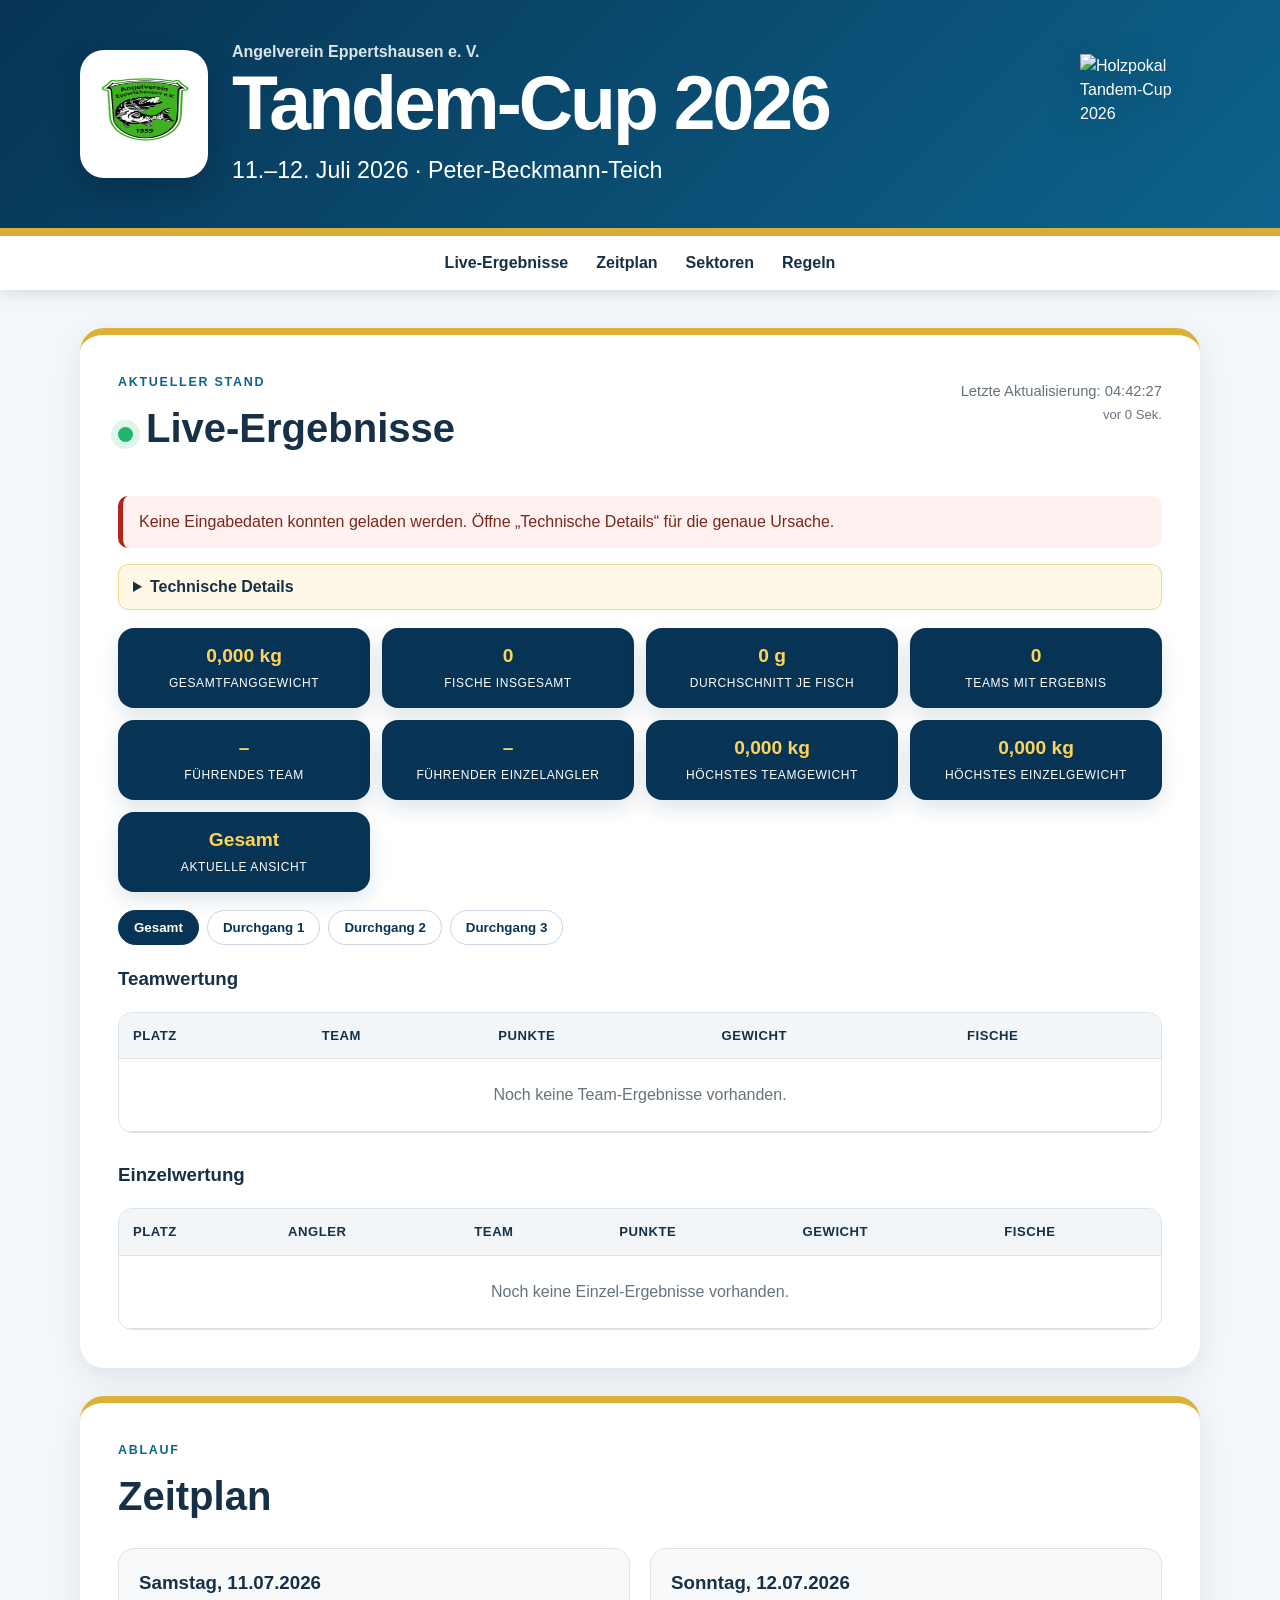
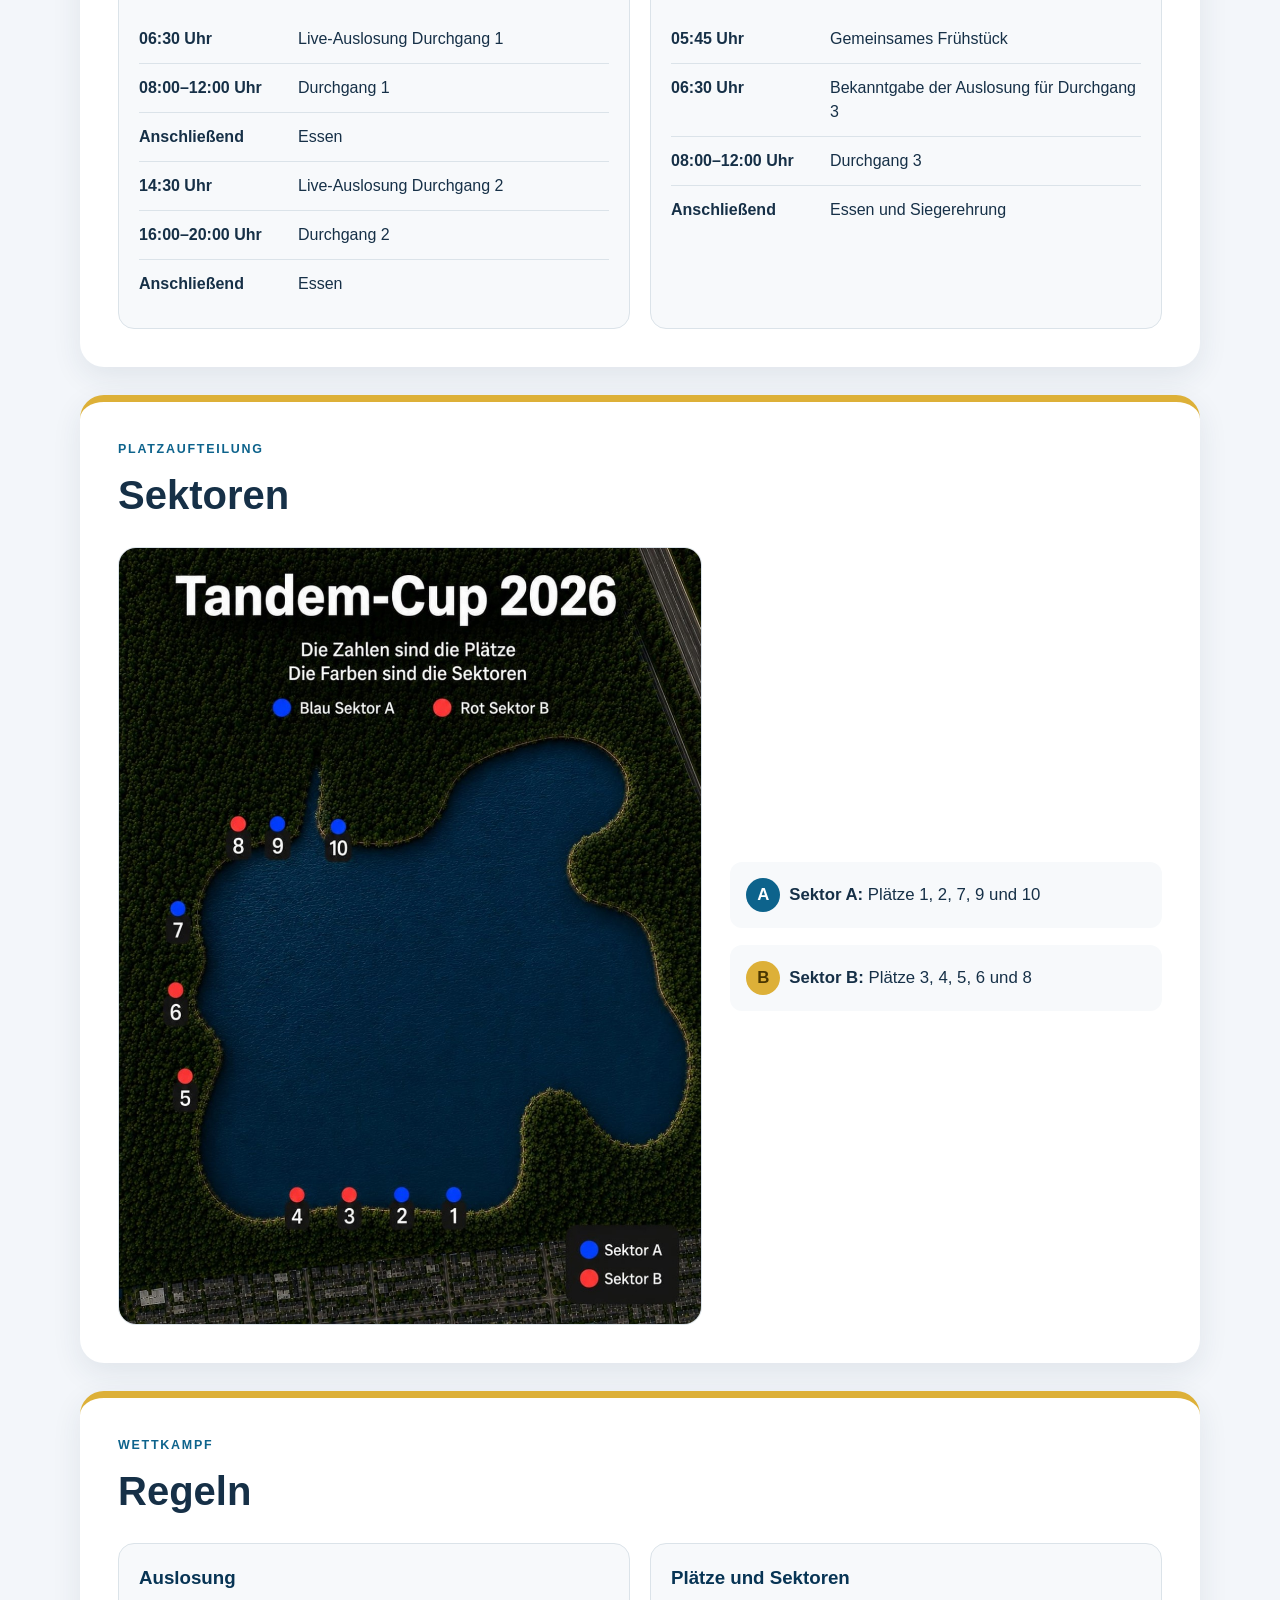
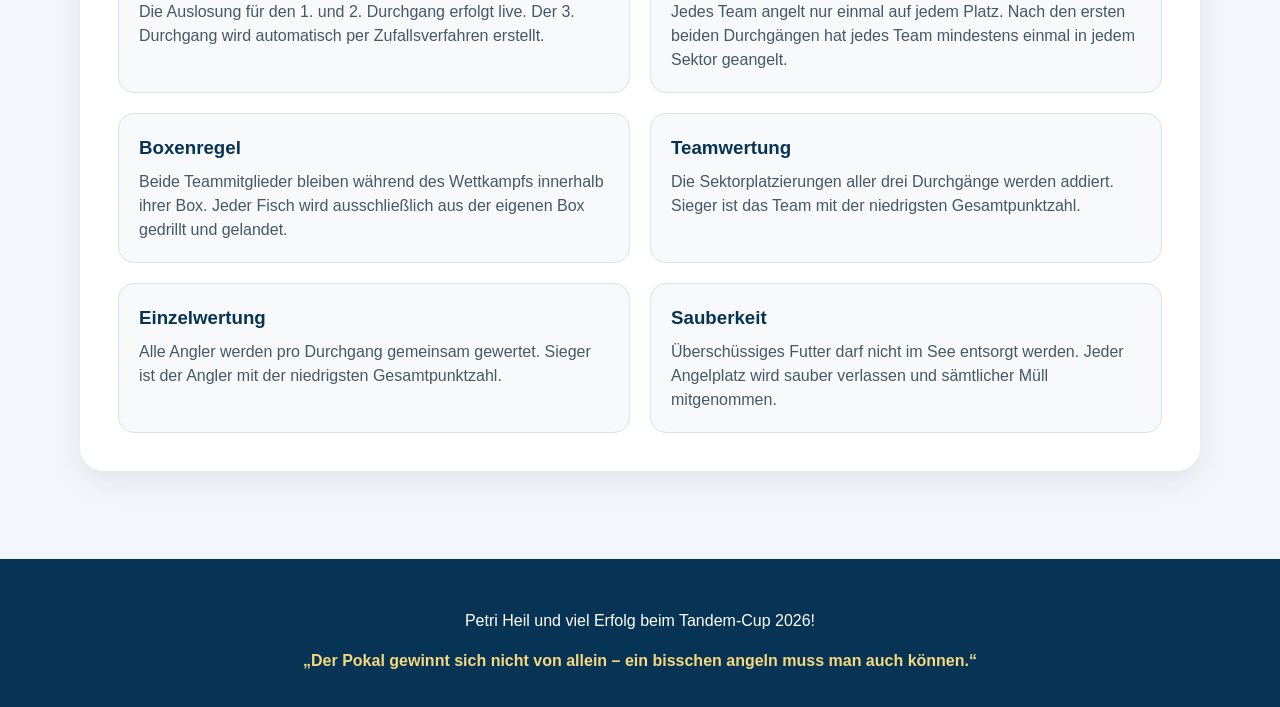
==== commit 48c0d44d: "Add files via upload" ====
--- a/index.html
+++ b/index.html
@@ -5,162 +5,186 @@
   <meta name="viewport" content="width=device-width,initial-scale=1">
   <meta name="theme-color" content="#073454">
   <title>Tandem-Cup 2026</title>
-  <link rel="stylesheet" href="style.css?v=20260712-live8">
+  <link rel="stylesheet" href="style.css?v=20260712-live14">
 </head>
 <body>
-  <header class="hero">
-    <div class="wrap hero-inner">
-      <img class="club-logo" src="assets/vereinslogo.png" alt="Angelverein Eppertshausen">
-      <div style="flex:1">
-        <p class="eyebrow">Angelverein Eppertshausen e. V.</p>
-        <h1>Tandem-Cup 2026</h1>
-        <p class="subtitle">11.–12. Juli 2026 · Peter-Beckmann-Teich</p>
+<header class="hero">
+  <div class="wrap hero-inner">
+    <img class="club-logo" src="assets/vereinslogo.png" alt="Angelverein Eppertshausen">
+    <div class="hero-copy">
+      <p class="eyebrow">Angelverein Eppertshausen e. V.</p>
+      <h1>Tandem-Cup 2026</h1>
+      <p class="subtitle">11.–12. Juli 2026 · Peter-Beckmann-Teich</p>
+    </div>
+    <img class="cup-image" src="assets/pokale.png" alt="Holzpokal Tandem-Cup 2026">
+  </div>
+</header>
+
+<nav class="nav" aria-label="Seitennavigation">
+  <div class="wrap nav-inner">
+    <a href="#ergebnisse">Live-Ergebnisse</a>
+    <a href="#zeitplan">Zeitplan</a>
+    <a href="#sektoren">Sektoren</a>
+    <a href="#regeln">Regeln</a>
+  </div>
+</nav>
+
+<main class="wrap main">
+  <section id="ergebnisse" class="card">
+    <div class="section-head">
+      <div>
+        <p class="kicker">Aktueller Stand</p>
+        <h2><span class="live-dot" aria-hidden="true"></span>Live-Ergebnisse</h2>
       </div>
-      <img src="assets/pokale.png" alt="Holzpokal Tandem-Cup 2026" style="width:120px;height:120px;object-fit:contain;flex:0 0 auto;filter:drop-shadow(0 10px 18px rgba(0,0,0,.28))">
-    </div>
-  </header>
-
-  <nav class="nav" aria-label="Seitennavigation">
-    <div class="wrap nav-inner">
-      <a href="#ergebnisse">Live-Ergebnisse</a>
-      <a href="#zeitplan">Zeitplan</a>
-      <a href="#sektoren">Sektoren</a>
-      <a href="#regeln">Regeln</a>
-    </div>
-  </nav>
-
-  <main class="wrap main">
-    <section id="ergebnisse" class="card">
-      <div class="section-head">
-        <div>
-          <p class="kicker">Aktueller Stand</p>
-          <h2><span class="live-dot" aria-hidden="true"></span>Live-Ergebnisse</h2>
-        </div>
-        <div class="updated-wrap"><p id="last-updated" class="updated">Noch keine Ergebnisse</p><p id="updated-ago" class="updated-ago"></p></div>
+      <div class="updated-wrap">
+        <p id="last-updated" class="updated">Daten werden geladen …</p>
+        <p id="updated-ago" class="updated-ago"></p>
       </div>
-      <p id="notice" class="notice">Willkommen zum Tandem-Cup 2026.</p>
-
-      <div class="live-stats" aria-label="Live-Statistik">
-        <article><span id="stat-weight">0,000 kg</span><small>Gesamtfanggewicht</small></article>
-        <article><span id="stat-fish">0</span><small>Fische insgesamt</small></article>
-        <article><span id="stat-average">0 g</span><small>Durchschnitt je Fisch</small></article>
-        <article><span id="stat-teams">0</span><small>Teams mit Ergebnis</small></article>
-        <article><span id="stat-leader-team">–</span><small>Führendes Team</small></article>
-        <article><span id="stat-leader-angler">–</span><small>Führender Einzelangler</small></article>
-        <article><span id="stat-best-team-weight">0,000 kg</span><small>Höchstes Teamgewicht</small></article>
-        <article><span id="stat-best-angler-weight">0,000 kg</span><small>Höchstes Einzelgewicht</small></article>
-        <article><span id="stat-round">Gesamt</span><small>Aktuelle Ansicht</small></article>
-      </div>
-
-      <div class="round-filter" role="group" aria-label="Ergebnisansicht">
-        <button class="round-btn active" type="button" data-round="0">Gesamt</button>
-        <button class="round-btn" type="button" data-round="1">Durchgang 1</button>
-        <button class="round-btn" type="button" data-round="2">Durchgang 2</button>
-        <button class="round-btn" type="button" data-round="3">Durchgang 3</button>
-      </div>
-
-      <div class="result-grid">
-        <div>
-          <h3>Teamwertung</h3>
-          <div class="table-wrap">
-            <table>
-              <thead><tr><th>Platz</th><th>Team</th><th>Punkte</th><th>Gewicht</th><th>Fische</th></tr></thead>
-              <tbody id="team-body"><tr><td colspan="5" class="empty">Noch keine Ergebnisse eingetragen.</td></tr></tbody>
-            </table>
-          </div>
-        </div>
-        <div>
-          <h3>Einzelwertung</h3>
-          <div class="table-wrap">
-            <table>
-              <thead><tr><th>Platz</th><th>Angler</th><th>Team</th><th>Punkte</th><th>Gewicht</th><th>Fische</th></tr></thead>
-              <tbody id="angler-body"><tr><td colspan="6" class="empty">Noch keine Ergebnisse eingetragen.</td></tr></tbody>
-            </table>
-          </div>
+    </div>
+
+    <p id="notice" class="notice">Verbindung zu Google Sheets wird hergestellt …</p>
+
+    <details id="diagnostics" class="diagnostics" hidden>
+      <summary>Technische Details</summary>
+      <pre id="diagnostic-text"></pre>
+    </details>
+
+    <div class="live-stats" aria-label="Live-Statistik">
+      <article><span id="stat-weight">0,000 kg</span><small>Gesamtfanggewicht</small></article>
+      <article><span id="stat-fish">0</span><small>Fische insgesamt</small></article>
+      <article><span id="stat-average">0 g</span><small>Durchschnitt je Fisch</small></article>
+      <article><span id="stat-teams">0</span><small>Teams mit Ergebnis</small></article>
+      <article><span id="stat-leader-team">–</span><small>Führendes Team</small></article>
+      <article><span id="stat-leader-angler">–</span><small>Führender Einzelangler</small></article>
+      <article><span id="stat-best-team-weight">0,000 kg</span><small>Höchstes Teamgewicht</small></article>
+      <article><span id="stat-best-angler-weight">0,000 kg</span><small>Höchstes Einzelgewicht</small></article>
+      <article><span id="stat-round">Gesamt</span><small>Aktuelle Ansicht</small></article>
+    </div>
+
+    <div class="round-filter" role="group" aria-label="Ergebnisansicht">
+      <button class="round-btn active" type="button" data-round="0">Gesamt</button>
+      <button class="round-btn" type="button" data-round="1">Durchgang 1</button>
+      <button class="round-btn" type="button" data-round="2">Durchgang 2</button>
+      <button class="round-btn" type="button" data-round="3">Durchgang 3</button>
+    </div>
+
+    <div class="result-grid">
+      <div>
+        <h3>Teamwertung</h3>
+        <div class="table-wrap">
+          <table>
+            <thead><tr><th>Platz</th><th>Team</th><th>Punkte</th><th>Gewicht</th><th>Fische</th></tr></thead>
+            <tbody id="team-body"><tr><td colspan="5" class="empty">Daten werden geladen …</td></tr></tbody>
+          </table>
         </div>
       </div>
-    </section>
-
-    <section id="zeitplan" class="card">
-      <p class="kicker">Ablauf</p>
-      <h2>Zeitplan</h2>
-      <div class="schedule-grid">
-        <article class="day">
-          <h3>Samstag, 11.07.2026</h3>
-          <ul>
-            <li><strong>06:30 Uhr</strong><span>Live-Auslosung Durchgang 1</span></li>
-            <li><strong>08:00–12:00 Uhr</strong><span>Durchgang 1</span></li>
-            <li><strong>Anschließend</strong><span>Essen</span></li>
-            <li><strong>14:30 Uhr</strong><span>Live-Auslosung Durchgang 2</span></li>
-            <li><strong>16:00–20:00 Uhr</strong><span>Durchgang 2</span></li>
-            <li><strong>Anschließend</strong><span>Essen</span></li>
-          </ul>
-        </article>
-        <article class="day">
-          <h3>Sonntag, 12.07.2026</h3>
-          <ul>
-            <li><strong>05:45 Uhr</strong><span>Gemeinsames Frühstück</span></li>
-            <li><strong>06:30 Uhr</strong><span>Bekanntgabe der Auslosung für Durchgang 3</span></li>
-            <li><strong>08:00–12:00 Uhr</strong><span>Durchgang 3</span></li>
-            <li><strong>Anschließend</strong><span>Essen und Siegerehrung</span></li>
-          </ul>
-        </article>
-      </div>
-    </section>
-
-    <section id="sektoren" class="card">
-      <p class="kicker">Platzaufteilung</p>
-      <h2>Sektoren</h2>
-      <div class="sector-layout">
-        <img src="assets/sektoren.jpg" alt="Schematische Sektoreinteilung">
-        <div class="sector-info">
-          <p><span class="badge a">A</span><strong>Sektor A:</strong> Plätze 1, 2, 7, 9 und 10</p>
-          <p><span class="badge b">B</span><strong>Sektor B:</strong> Plätze 3, 4, 5, 6 und 8</p>
+      <div>
+        <h3>Einzelwertung</h3>
+        <div class="table-wrap">
+          <table>
+            <thead><tr><th>Platz</th><th>Angler</th><th>Team</th><th>Punkte</th><th>Gewicht</th><th>Fische</th></tr></thead>
+            <tbody id="angler-body"><tr><td colspan="6" class="empty">Daten werden geladen …</td></tr></tbody>
+          </table>
         </div>
       </div>
-    </section>
-
-    <section id="regeln" class="card">
-      <p class="kicker">Wettkampf</p>
-      <h2>Regeln</h2>
-      <div class="rules-grid">
-        <article><h3>Auslosung</h3><p>Die Auslosung für den 1. und 2. Durchgang erfolgt live. Der 3. Durchgang wird automatisch per Zufallsverfahren erstellt.</p></article>
-        <article><h3>Plätze und Sektoren</h3><p>Jedes Team angelt nur einmal auf jedem Platz. Nach den ersten beiden Durchgängen hat jedes Team mindestens einmal in jedem Sektor geangelt.</p></article>
-        <article><h3>Boxenregel</h3><p>Beide Teammitglieder bleiben während des Wettkampfs innerhalb ihrer Box. Jeder Fisch wird ausschließlich aus der eigenen Box gedrillt und gelandet.</p></article>
-        <article><h3>Teamwertung</h3><p>Die Platzierungen aller drei Durchgänge werden addiert. Sieger ist das Team mit der niedrigsten Gesamtpunktzahl.</p></article>
-        <article><h3>Einzelwertung</h3><p>Alle Angler werden pro Durchgang gemeinsam gewertet. Sieger ist der Angler mit der niedrigsten Gesamtpunktzahl.</p></article>
-        <article><h3>Sauberkeit</h3><p>Überschüssiges Futter darf nicht im See entsorgt werden. Jeder Angelplatz wird sauber verlassen und sämtlicher Müll mitgenommen.</p></article>
+    </div>
+  </section>
+
+  <section id="zeitplan" class="card">
+    <p class="kicker">Ablauf</p><h2>Zeitplan</h2>
+    <div class="schedule-grid">
+      <article class="day">
+        <h3>Samstag, 11.07.2026</h3>
+        <ul>
+          <li><strong>06:30 Uhr</strong><span>Live-Auslosung Durchgang 1</span></li>
+          <li><strong>08:00–12:00 Uhr</strong><span>Durchgang 1</span></li>
+          <li><strong>Anschließend</strong><span>Essen</span></li>
+          <li><strong>14:30 Uhr</strong><span>Live-Auslosung Durchgang 2</span></li>
+          <li><strong>16:00–20:00 Uhr</strong><span>Durchgang 2</span></li>
+          <li><strong>Anschließend</strong><span>Essen</span></li>
+        </ul>
+      </article>
+      <article class="day">
+        <h3>Sonntag, 12.07.2026</h3>
+        <ul>
+          <li><strong>05:45 Uhr</strong><span>Gemeinsames Frühstück</span></li>
+          <li><strong>06:30 Uhr</strong><span>Bekanntgabe der Auslosung für Durchgang 3</span></li>
+          <li><strong>08:00–12:00 Uhr</strong><span>Durchgang 3</span></li>
+          <li><strong>Anschließend</strong><span>Essen und Siegerehrung</span></li>
+        </ul>
+      </article>
+    </div>
+  </section>
+
+  <section id="sektoren" class="card">
+    <p class="kicker">Platzaufteilung</p><h2>Sektoren</h2>
+    <div class="sector-layout">
+      <img src="assets/sektoren.jpg" alt="Schematische Sektoreinteilung">
+      <div class="sector-info">
+        <p><span class="badge a">A</span><strong>Sektor A:</strong> Plätze 1, 2, 7, 9 und 10</p>
+        <p><span class="badge b">B</span><strong>Sektor B:</strong> Plätze 3, 4, 5, 6 und 8</p>
       </div>
-    </section>
-  </main>
-
-  <footer>
-    <div class="wrap">
-      <p>Petri Heil und viel Erfolg beim Tandem-Cup 2026!</p>
-      <p class="motto">„Der Pokal gewinnt sich nicht von allein – ein bisschen angeln muss man auch können.“</p>
-    </div>
-  </footer>
-
-  <script>
+    </div>
+  </section>
+
+  <section id="regeln" class="card">
+    <p class="kicker">Wettkampf</p><h2>Regeln</h2>
+    <div class="rules-grid">
+      <article><h3>Auslosung</h3><p>Die Auslosung für den 1. und 2. Durchgang erfolgt live. Der 3. Durchgang wird automatisch per Zufallsverfahren erstellt.</p></article>
+      <article><h3>Plätze und Sektoren</h3><p>Jedes Team angelt nur einmal auf jedem Platz. Nach den ersten beiden Durchgängen hat jedes Team mindestens einmal in jedem Sektor geangelt.</p></article>
+      <article><h3>Boxenregel</h3><p>Beide Teammitglieder bleiben während des Wettkampfs innerhalb ihrer Box. Jeder Fisch wird ausschließlich aus der eigenen Box gedrillt und gelandet.</p></article>
+      <article><h3>Teamwertung</h3><p>Die Sektorplatzierungen aller drei Durchgänge werden addiert. Sieger ist das Team mit der niedrigsten Gesamtpunktzahl.</p></article>
+      <article><h3>Einzelwertung</h3><p>Alle Angler werden pro Durchgang gemeinsam gewertet. Sieger ist der Angler mit der niedrigsten Gesamtpunktzahl.</p></article>
+      <article><h3>Sauberkeit</h3><p>Überschüssiges Futter darf nicht im See entsorgt werden. Jeder Angelplatz wird sauber verlassen und sämtlicher Müll mitgenommen.</p></article>
+    </div>
+  </section>
+</main>
+
+<footer>
+  <div class="wrap">
+    <p>Petri Heil und viel Erfolg beim Tandem-Cup 2026!</p>
+    <p class="motto">„Der Pokal gewinnt sich nicht von allein – ein bisschen angeln muss man auch können.“</p>
+  </div>
+</footer>
+
+<script>
 'use strict';
-console.log('Tandem-Cup Live-Version 8 geladen');
-
-const PUBLISHED_SHEET_ID = '2PACX-1vRi8wKa736yfbkB_xMfEHNnR7SaEphBjp0hWa6ViyAWVvZ1M85mLNCrSN4zSSVDqSRonsNq0b0eFNJ6';
-const SHEETS = ['D1 Eingabe', 'D2 Eingabe', 'D3 Eingabe'];
+
+const SPREADSHEET_ID = '1IL5YMS5vP37AWO5oKcTnab4PCeGz7zNoP9Lq_VY6sS4';
+const PUBLISHED_ID = '2PACX-1vRi8wKa736yfbkB_xMfEHNnR7SaEphBjp0hWa6ViyAWVvZ1M85mLNCrSN4zSSVDqSRonsNq0b0eFNJ6';
+const SHEETS = [
+  { name: 'D1 Eingabe', gid: '1420745236' },
+  { name: 'D2 Eingabe', gid: '1771378228' },
+  { name: 'D3 Eingabe', gid: '7290547' }
+];
 const SECTOR_A = new Set([1, 2, 7, 9, 10]);
 const UPDATE_INTERVAL = 15000;
 
-let allRounds = [];
+let allRounds = [[], [], []];
 let activeRound = 0;
 let lastUpdateTime = null;
 let previousTeamRanks = new Map();
 let previousAnglerRanks = new Map();
 
-function csvUrl(sheetName) {
-  return `https://docs.google.com/spreadsheets/d/e/${PUBLISHED_SHEET_ID}/pub?output=csv&sheet=${encodeURIComponent(sheetName)}&_=${Date.now()}`;
-}
-
-function parseCsv(text) {
+function sourceUrls(sheet) {
+  const stamp = Date.now();
+  return [
+    `https://docs.google.com/spreadsheets/d/e/${PUBLISHED_ID}/pub?gid=${sheet.gid}&single=true&output=csv&_=${stamp}`,
+    `https://docs.google.com/spreadsheets/d/${SPREADSHEET_ID}/gviz/tq?tqx=out:csv&gid=${sheet.gid}&_=${stamp}`,
+    `https://docs.google.com/spreadsheets/d/${SPREADSHEET_ID}/export?format=csv&gid=${sheet.gid}&_=${stamp}`
+  ];
+}
+
+function detectDelimiter(text) {
+  const firstLine = String(text).split(/\r?\n/, 1)[0] || '';
+  const candidates = [',', ';', '\t'];
+  return candidates
+    .map(delimiter => ({ delimiter, count: firstLine.split(delimiter).length - 1 }))
+    .sort((a, b) => b.count - a.count)[0].delimiter;
+}
+
+function parseDelimited(text) {
+  const delimiter = detectDelimiter(text);
   const rows = [];
   let row = [];
   let cell = '';
@@ -175,7 +199,7 @@
       i += 1;
     } else if (char === '"') {
       quoted = !quoted;
-    } else if (char === ',' && !quoted) {
+    } else if (char === delimiter && !quoted) {
       row.push(cell);
       cell = '';
     } else if ((char === '\n' || char === '\r') && !quoted) {
@@ -194,32 +218,25 @@
   return rows;
 }
 
-function numberValue(value) {
-  let text = String(value ?? '').trim().replace(/\s/g, '').replace(/[^\d,.-]/g, '');
-  if (!text) return 0;
-
-  if (text.includes(',') && text.includes('.')) {
-    text = text.replace(/\./g, '').replace(',', '.');
-  } else if (text.includes(',')) {
-    text = text.replace(',', '.');
-  }
-
-  const result = Number(text);
-  return Number.isFinite(result) ? result : 0;
-}
-
 function normalizeHeader(value) {
   return String(value ?? '')
+    .replace(/^\uFEFF/, '')
     .trim()
     .toLowerCase()
-    .replace(/[ä]/g, 'ae')
-    .replace(/[ö]/g, 'oe')
-    .replace(/[ü]/g, 'ue')
-    .replace(/[ß]/g, 'ss')
+    .replace(/ä/g, 'ae').replace(/ö/g, 'oe').replace(/ü/g, 'ue').replace(/ß/g, 'ss')
     .replace(/[()]/g, ' ')
     .replace(/[^a-z0-9]+/g, ' ')
     .replace(/\s+/g, ' ')
     .trim();
+}
+
+function numberValue(value) {
+  let text = String(value ?? '').trim().replace(/\s/g, '').replace(/[^\d,.-]/g, '');
+  if (!text || text === '-' || text === '.' || text === ',') return 0;
+  if (text.includes(',') && text.includes('.')) text = text.replace(/\./g, '').replace(',', '.');
+  else if (text.includes(',')) text = text.replace(',', '.');
+  const number = Number(text);
+  return Number.isFinite(number) ? number : 0;
 }
 
 function buildHeaderMap(row) {
@@ -233,366 +250,286 @@
     const normalized = normalizeHeader(alias);
     if (map.has(normalized)) return map.get(normalized);
   }
-
   for (const [header, index] of map.entries()) {
-    if (aliases.some(alias => {
+    for (const alias of aliases) {
       const normalized = normalizeHeader(alias);
-      return header.includes(normalized) || normalized.includes(header);
-    })) return index;
+      if (header.includes(normalized) || normalized.includes(header)) return index;
+    }
   }
-
   return -1;
 }
 
-function safeCell(row, index) {
-  return index >= 0 ? row[index] : '';
-}
-
-function escapeHtml(value) {
-  return String(value ?? '')
-    .replaceAll('&', '&amp;')
-    .replaceAll('<', '&lt;')
-    .replaceAll('>', '&gt;')
-    .replaceAll('"', '&quot;')
-    .replaceAll("'", '&#039;');
-}
-
-function formatKg(grams) {
-  return `${(grams / 1000).toLocaleString('de-DE', {
-    minimumFractionDigits: 3,
-    maximumFractionDigits: 3
-  })} kg`;
-}
-
-function medalClass(rank) {
-  if (rank === 1) return 'rank-one';
-  if (rank === 2) return 'rank-two';
-  if (rank === 3) return 'rank-three';
-  return '';
+function cell(row, index) {
+  return index >= 0 && index < row.length ? row[index] : '';
 }
 
 function parseInputSheet(rows, roundNumber) {
-  if (!rows.length) return [];
-
-  const headerRowIndex = rows.findIndex(row =>
-    row.some(cell => normalizeHeader(cell) === 'team') &&
-    row.some(cell => normalizeHeader(cell).includes('angler 1'))
-  );
+  const headerRowIndex = rows.findIndex(row => {
+    const headers = row.map(normalizeHeader);
+    return headers.includes('team') &&
+      headers.some(header => header === 'angler 1' || header === 'angler1') &&
+      headers.some(header => header.includes('gewicht a1'));
+  });
 
   if (headerRowIndex < 0) {
-    console.warn(`Keine passende Kopfzeile in Durchgang ${roundNumber} gefunden`, rows[0]);
-    return [];
+    throw new Error(`D${roundNumber}: Kopfzeile nicht erkannt. Erste Zeile: ${rows[0]?.join(' | ') || 'leer'}`);
   }
 
   const map = buildHeaderMap(rows[headerRowIndex]);
-
   const columns = {
     team: findColumn(map, ['Team']),
     place: findColumn(map, ['Platz', 'Angelplatz']),
-    sector: findColumn(map, ['Sektor']),
-    angler1: findColumn(map, ['Angler 1', 'Angler1', 'Name Angler 1']),
-    weight1: findColumn(map, ['Gewicht A1 (g)', 'Gewicht A1', 'Gewicht Angler 1', 'A1 Gewicht']),
-    fish1: findColumn(map, ['Fische A1', 'Fischzahl A1', 'Fische Angler 1', 'A1 Fische']),
-    angler2: findColumn(map, ['Angler 2', 'Angler2', 'Name Angler 2']),
-    weight2: findColumn(map, ['Gewicht A2 (g)', 'Gewicht A2', 'Gewicht Angler 2', 'A2 Gewicht']),
-    fish2: findColumn(map, ['Fische A2', 'Fischzahl A2', 'Fische Angler 2', 'A2 Fische'])
+    sector: findColumn(map, ['Sektor', 'Sector']),
+    angler1: findColumn(map, ['Angler 1', 'Angler1']),
+    weight1: findColumn(map, ['Gewicht A1 (g)', 'Gewicht A1', 'A1 Gewicht']),
+    fish1: findColumn(map, ['Fische A1', 'Fischzahl A1', 'A1 Fische']),
+    angler2: findColumn(map, ['Angler 2', 'Angler2']),
+    weight2: findColumn(map, ['Gewicht A2 (g)', 'Gewicht A2', 'A2 Gewicht']),
+    fish2: findColumn(map, ['Fische A2', 'Fischzahl A2', 'A2 Fische'])
   };
 
-  return rows.slice(headerRowIndex + 1).map(row => {
-    const team = String(safeCell(row, columns.team) ?? '').trim();
-    const place = numberValue(safeCell(row, columns.place));
-    const enteredSector = String(safeCell(row, columns.sector) ?? '').trim().toUpperCase();
-
-    const weight1 = numberValue(safeCell(row, columns.weight1));
-    const fish1 = numberValue(safeCell(row, columns.fish1));
-    const weight2 = numberValue(safeCell(row, columns.weight2));
-    const fish2 = numberValue(safeCell(row, columns.fish2));
-
-    return {
-      round: roundNumber,
-      team,
-      place,
-      sector: enteredSector === 'A' || enteredSector === 'B'
-        ? enteredSector
-        : SECTOR_A.has(place) ? 'A' : place ? 'B' : '',
-      angler1: String(safeCell(row, columns.angler1) ?? '').trim(),
-      weight1,
-      fish1,
-      angler2: String(safeCell(row, columns.angler2) ?? '').trim(),
-      weight2,
-      fish2,
-      teamWeight: weight1 + weight2,
-      teamFish: fish1 + fish2
-    };
-  }).filter(entry => entry.team);
-}
-
-function assignTeamSectorPoints(rounds) {
+  const missing = Object.entries(columns).filter(([, index]) => index < 0).map(([name]) => name);
+  if (missing.length) throw new Error(`D${roundNumber}: Spalten fehlen: ${missing.join(', ')}`);
+
+  return rows.slice(headerRowIndex + 1)
+    .map(row => {
+      const team = String(cell(row, columns.team)).trim();
+      const place = numberValue(cell(row, columns.place));
+      const enteredSector = String(cell(row, columns.sector)).trim().toUpperCase();
+      const weight1 = numberValue(cell(row, columns.weight1));
+      const fish1 = numberValue(cell(row, columns.fish1));
+      const weight2 = numberValue(cell(row, columns.weight2));
+      const fish2 = numberValue(cell(row, columns.fish2));
+
+      return {
+        round: roundNumber,
+        team,
+        place,
+        sector: ['A', 'B'].includes(enteredSector)
+          ? enteredSector
+          : (SECTOR_A.has(place) ? 'A' : (place ? 'B' : '')),
+        angler1: String(cell(row, columns.angler1)).trim(),
+        weight1, fish1,
+        angler2: String(cell(row, columns.angler2)).trim(),
+        weight2, fish2,
+        teamWeight: weight1 + weight2,
+        teamFish: fish1 + fish2
+      };
+    })
+    .filter(entry => entry.team);
+}
+
+async function fetchWithFallback(sheet) {
+  const attempts = [];
+  for (const url of sourceUrls(sheet)) {
+    try {
+      const response = await fetch(url, { cache: 'no-store', redirect: 'follow' });
+      const text = await response.text();
+      attempts.push(`${response.status} ${url.split('?')[0]}`);
+      if (!response.ok) continue;
+      if (/<!doctype html|<html/i.test(text.slice(0, 300))) continue;
+      const rows = parseDelimited(text);
+      if (rows.length) return { rows, attempts };
+    } catch (error) {
+      attempts.push(`${error.name}: ${error.message}`);
+    }
+  }
+  throw new Error(`${sheet.name} konnte nicht geladen werden. Versuche: ${attempts.join(' / ')}`);
+}
+
+function assignTeamPoints(rounds) {
   rounds.forEach(round => {
+    round.forEach(entry => delete entry.teamPoints);
     ['A', 'B'].forEach(sector => {
-      const completed = round
+      const results = round
         .filter(entry => entry.sector === sector && (entry.teamWeight > 0 || entry.teamFish > 0))
-        .sort((a, b) =>
-          b.teamWeight - a.teamWeight ||
-          b.teamFish - a.teamFish ||
-          a.team.localeCompare(b.team, 'de')
-        );
-
-      completed.forEach((entry, index) => {
-        entry.teamPoints = index + 1;
-      });
+        .sort((a, b) => b.teamWeight - a.teamWeight || b.teamFish - a.teamFish || a.team.localeCompare(b.team, 'de'));
+      results.forEach((entry, index) => entry.teamPoints = index + 1);
     });
   });
 }
 
-function assignAnglerRoundPoints(rounds) {
+function buildAnglerResults(rounds) {
   rounds.forEach(round => {
     const anglers = [];
-
     round.forEach(entry => {
-      if (entry.angler1 && (entry.weight1 > 0 || entry.fish1 > 0)) {
-        anglers.push({
-          key: `${entry.angler1}|${entry.team}`,
-          name: entry.angler1,
-          team: entry.team,
-          weight: entry.weight1,
-          fish: entry.fish1
-        });
-      }
-
-      if (entry.angler2 && (entry.weight2 > 0 || entry.fish2 > 0)) {
-        anglers.push({
-          key: `${entry.angler2}|${entry.team}`,
-          name: entry.angler2,
-          team: entry.team,
-          weight: entry.weight2,
-          fish: entry.fish2
-        });
-      }
+      if (entry.angler1 && (entry.weight1 > 0 || entry.fish1 > 0))
+        anglers.push({ key: `${entry.angler1}|${entry.team}`, name: entry.angler1, team: entry.team, weight: entry.weight1, fish: entry.fish1 });
+      if (entry.angler2 && (entry.weight2 > 0 || entry.fish2 > 0))
+        anglers.push({ key: `${entry.angler2}|${entry.team}`, name: entry.angler2, team: entry.team, weight: entry.weight2, fish: entry.fish2 });
     });
-
-    anglers.sort((a, b) =>
-      b.weight - a.weight ||
-      b.fish - a.fish ||
-      a.name.localeCompare(b.name, 'de')
-    );
-
-    anglers.forEach((angler, index) => {
-      angler.points = index + 1;
-    });
-
+    anglers.sort((a, b) => b.weight - a.weight || b.fish - a.fish || a.name.localeCompare(b.name, 'de'));
+    anglers.forEach((angler, index) => angler.points = index + 1);
     round.anglerResults = anglers;
   });
 }
 
 function calculateTeamStandings(rounds) {
-  assignTeamSectorPoints(rounds);
-  const teams = new Map();
-
+  assignTeamPoints(rounds);
+  const map = new Map();
   rounds.flat().forEach(entry => {
-    if (!teams.has(entry.team)) {
-      teams.set(entry.team, {
-        team: entry.team,
-        points: 0,
-        totalWeight: 0,
-        totalFish: 0,
-        completedRounds: 0
-      });
+    if (!map.has(entry.team)) map.set(entry.team, { team: entry.team, points: 0, totalWeight: 0, totalFish: 0, completedRounds: 0 });
+    const result = map.get(entry.team);
+    result.totalWeight += entry.teamWeight;
+    result.totalFish += entry.teamFish;
+    if (entry.teamPoints) {
+      result.points += entry.teamPoints;
+      result.completedRounds += 1;
     }
-
-    const team = teams.get(entry.team);
-    if (entry.teamPoints) {
-      team.points += entry.teamPoints;
-      team.completedRounds += 1;
-    }
-    team.totalWeight += entry.teamWeight;
-    team.totalFish += entry.teamFish;
   });
-
-  return [...teams.values()]
-    .filter(team => team.completedRounds > 0)
-    .sort((a, b) =>
-      b.completedRounds - a.completedRounds ||
-      a.points - b.points ||
-      b.totalWeight - a.totalWeight ||
-      b.totalFish - a.totalFish ||
-      a.team.localeCompare(b.team, 'de')
-    )
-    .map((team, index) => ({ ...team, rank: index + 1 }));
+  return [...map.values()]
+    .filter(result => result.completedRounds > 0)
+    .sort((a, b) => b.completedRounds - a.completedRounds || a.points - b.points || b.totalWeight - a.totalWeight || b.totalFish - a.totalFish || a.team.localeCompare(b.team, 'de'))
+    .map((result, index) => ({ ...result, rank: index + 1 }));
 }
 
 function calculateAnglerStandings(rounds) {
-  assignAnglerRoundPoints(rounds);
-  const anglers = new Map();
-
-  rounds.forEach(round => {
-    (round.anglerResults || []).forEach(result => {
-      if (!anglers.has(result.key)) {
-        anglers.set(result.key, {
-          name: result.name,
-          team: result.team,
-          points: 0,
-          totalWeight: 0,
-          totalFish: 0,
-          completedRounds: 0
-        });
-      }
-
-      const angler = anglers.get(result.key);
-      angler.points += result.points;
-      angler.totalWeight += result.weight;
-      angler.totalFish += result.fish;
-      angler.completedRounds += 1;
-    });
-  });
-
-  return [...anglers.values()]
-    .filter(angler => angler.completedRounds > 0)
-    .sort((a, b) =>
-      b.completedRounds - a.completedRounds ||
-      a.points - b.points ||
-      b.totalWeight - a.totalWeight ||
-      b.totalFish - a.totalFish ||
-      a.name.localeCompare(b.name, 'de')
-    )
-    .map((angler, index) => ({ ...angler, rank: index + 1 }));
-}
-
-function movementIcon(key, rank, previousRanks) {
-  const oldRank = previousRanks.get(key);
-  if (!oldRank || oldRank === rank) return '<span class="move same">•</span>';
-  if (rank < oldRank) return `<span class="move up" title="Verbessert">▲${oldRank - rank}</span>`;
-  return `<span class="move down" title="Verschlechtert">▼${rank - oldRank}</span>`;
-}
-
-function renderTables(teamStandings, anglerStandings) {
-  const teamBody = document.getElementById('team-body');
-  const anglerBody = document.getElementById('angler-body');
-
-  teamBody.innerHTML = teamStandings.length
-    ? teamStandings.map(team => `
-      <tr class="${medalClass(team.rank)}">
-        <td><strong>${team.rank}</strong> ${movementIcon(team.team, team.rank, previousTeamRanks)}</td>
-        <td>${escapeHtml(team.team)}</td>
-        <td>${team.points}</td>
-        <td>${formatKg(team.totalWeight)}</td>
-        <td>${team.totalFish}</td>
-      </tr>
-    `).join('')
-    : '<tr><td colspan="5" class="empty">Noch keine vollständigen Team-Ergebnisse.</td></tr>';
-
-  anglerBody.innerHTML = anglerStandings.length
-    ? anglerStandings.map(angler => {
-      const key = `${angler.name}|${angler.team}`;
-      return `
-        <tr class="${medalClass(angler.rank)}">
-          <td><strong>${angler.rank}</strong> ${movementIcon(key, angler.rank, previousAnglerRanks)}</td>
-          <td>${escapeHtml(angler.name)}</td>
-          <td>${escapeHtml(angler.team)}</td>
-          <td>${angler.points}</td>
-          <td>${formatKg(angler.totalWeight)}</td>
-          <td>${angler.totalFish}</td>
-        </tr>
-      `;
-    }).join('')
-    : '<tr><td colspan="6" class="empty">Noch keine vollständigen Einzel-Ergebnisse.</td></tr>';
-
-  previousTeamRanks = new Map(teamStandings.map(team => [team.team, team.rank]));
-  previousAnglerRanks = new Map(
-    anglerStandings.map(angler => [`${angler.name}|${angler.team}`, angler.rank])
-  );
+  buildAnglerResults(rounds);
+  const map = new Map();
+  rounds.forEach(round => (round.anglerResults || []).forEach(result => {
+    if (!map.has(result.key)) map.set(result.key, { name: result.name, team: result.team, points: 0, totalWeight: 0, totalFish: 0, completedRounds: 0 });
+    const total = map.get(result.key);
+    total.points += result.points;
+    total.totalWeight += result.weight;
+    total.totalFish += result.fish;
+    total.completedRounds += 1;
+  }));
+  return [...map.values()]
+    .sort((a, b) => b.completedRounds - a.completedRounds || a.points - b.points || b.totalWeight - a.totalWeight || b.totalFish - a.totalFish || a.name.localeCompare(b.name, 'de'))
+    .map((result, index) => ({ ...result, rank: index + 1 }));
+}
+
+function formatKg(grams) {
+  return `${(grams / 1000).toLocaleString('de-DE', { minimumFractionDigits: 3, maximumFractionDigits: 3 })} kg`;
+}
+
+function escapeHtml(value) {
+  return String(value ?? '').replace(/[&<>"']/g, character => ({
+    '&': '&amp;', '<': '&lt;', '>': '&gt;', '"': '&quot;', "'": '&#039;'
+  })[character]);
+}
+
+function medalClass(rank) {
+  return rank === 1 ? 'rank-one' : rank === 2 ? 'rank-two' : rank === 3 ? 'rank-three' : '';
+}
+
+function movementIcon(key, rank, oldRanks) {
+  const old = oldRanks.get(key);
+  if (!old || old === rank) return '<span class="move same">•</span>';
+  return rank < old
+    ? `<span class="move up">▲${old - rank}</span>`
+    : `<span class="move down">▼${rank - old}</span>`;
 }
 
 function selectedRounds() {
   return activeRound === 0 ? allRounds : [allRounds[activeRound - 1] || []];
+}
+
+function renderTables(teams, anglers) {
+  document.getElementById('team-body').innerHTML = teams.length
+    ? teams.map(team => `<tr class="${medalClass(team.rank)}">
+        <td><strong>${team.rank}</strong> ${movementIcon(team.team, team.rank, previousTeamRanks)}</td>
+        <td>${escapeHtml(team.team)}</td><td>${team.points}</td>
+        <td>${formatKg(team.totalWeight)}</td><td>${team.totalFish.toLocaleString('de-DE')}</td>
+      </tr>`).join('')
+    : '<tr><td colspan="5" class="empty">Noch keine Team-Ergebnisse vorhanden.</td></tr>';
+
+  document.getElementById('angler-body').innerHTML = anglers.length
+    ? anglers.map(angler => {
+        const key = `${angler.name}|${angler.team}`;
+        return `<tr class="${medalClass(angler.rank)}">
+          <td><strong>${angler.rank}</strong> ${movementIcon(key, angler.rank, previousAnglerRanks)}</td>
+          <td>${escapeHtml(angler.name)}</td><td>${escapeHtml(angler.team)}</td><td>${angler.points}</td>
+          <td>${formatKg(angler.totalWeight)}</td><td>${angler.totalFish.toLocaleString('de-DE')}</td>
+        </tr>`;
+      }).join('')
+    : '<tr><td colspan="6" class="empty">Noch keine Einzel-Ergebnisse vorhanden.</td></tr>';
+
+  previousTeamRanks = new Map(teams.map(team => [team.team, team.rank]));
+  previousAnglerRanks = new Map(anglers.map(angler => [`${angler.name}|${angler.team}`, angler.rank]));
 }
 
 function renderView() {
   const rounds = selectedRounds();
   const teams = calculateTeamStandings(rounds);
   const anglers = calculateAnglerStandings(rounds);
-
   renderTables(teams, anglers);
 
-  const completedEntries = rounds
-    .flat()
-    .filter(entry => entry.teamWeight > 0 || entry.teamFish > 0);
-
-  const totalWeight = completedEntries.reduce((sum, entry) => sum + entry.teamWeight, 0);
-  const totalFish = completedEntries.reduce((sum, entry) => sum + entry.teamFish, 0);
-  const teamCount = new Set(completedEntries.map(entry => entry.team)).size;
-  const averageFishWeight = totalFish > 0 ? Math.round(totalWeight / totalFish) : 0;
-  const leadingTeam = teams.length ? teams[0] : null;
-  const leadingAngler = anglers.length ? anglers[0] : null;
+  const completed = rounds.flat().filter(entry => entry.teamWeight > 0 || entry.teamFish > 0);
+  const totalWeight = completed.reduce((sum, entry) => sum + entry.teamWeight, 0);
+  const totalFish = completed.reduce((sum, entry) => sum + entry.teamFish, 0);
+  const teamCount = new Set(completed.map(entry => entry.team)).size;
   const bestTeamWeight = teams.length ? Math.max(...teams.map(team => team.totalWeight)) : 0;
   const bestAnglerWeight = anglers.length ? Math.max(...anglers.map(angler => angler.totalWeight)) : 0;
 
   document.getElementById('stat-weight').textContent = formatKg(totalWeight);
   document.getElementById('stat-fish').textContent = totalFish.toLocaleString('de-DE');
-  document.getElementById('stat-average').textContent = `${averageFishWeight.toLocaleString('de-DE')} g`;
+  document.getElementById('stat-average').textContent = `${(totalFish ? Math.round(totalWeight / totalFish) : 0).toLocaleString('de-DE')} g`;
   document.getElementById('stat-teams').textContent = teamCount.toLocaleString('de-DE');
-  document.getElementById('stat-leader-team').textContent =
-    leadingTeam ? `${leadingTeam.team} · ${leadingTeam.points} P.` : '–';
-  document.getElementById('stat-leader-angler').textContent =
-    leadingAngler ? `${leadingAngler.name} · ${leadingAngler.points} P.` : '–';
+  document.getElementById('stat-leader-team').textContent = teams[0] ? `${teams[0].team} · ${teams[0].points} P.` : '–';
+  document.getElementById('stat-leader-angler').textContent = anglers[0] ? `${anglers[0].name} · ${anglers[0].points} P.` : '–';
   document.getElementById('stat-best-team-weight').textContent = formatKg(bestTeamWeight);
   document.getElementById('stat-best-angler-weight').textContent = formatKg(bestAnglerWeight);
-  document.getElementById('stat-round').textContent =
-    activeRound === 0 ? 'Gesamt' : `DG ${activeRound}`;
-}
-
-async function loadSheet(sheetName) {
-  const response = await fetch(csvUrl(sheetName), { cache: 'no-store' });
-  if (!response.ok) throw new Error(`${sheetName}: HTTP ${response.status}`);
-  return parseCsv(await response.text());
+  document.getElementById('stat-round').textContent = activeRound === 0 ? 'Gesamt' : `DG ${activeRound}`;
 }
 
 async function updateResults() {
   const notice = document.getElementById('notice');
   const updated = document.getElementById('last-updated');
-
-  try {
-    const rawSheets = await Promise.all(SHEETS.map(loadSheet));
-    allRounds = rawSheets.map((rows, index) => parseInputSheet(rows, index + 1));
-
-    renderView();
-
-    lastUpdateTime = new Date();
-    updated.textContent = `Letzte Aktualisierung: ${lastUpdateTime.toLocaleTimeString('de-DE')}`;
-    notice.textContent = 'LIVE – Daten aus D1, D2 und D3 · Aktualisierung alle 15 Sekunden.';
-    notice.classList.remove('error');
-  } catch (error) {
-    console.error(error);
-    notice.textContent = 'Live-Daten konnten nicht geladen werden. Neuer Versuch in 15 Sekunden.';
+  const diagnostics = document.getElementById('diagnostics');
+  const diagnosticText = document.getElementById('diagnostic-text');
+
+  const results = await Promise.allSettled(SHEETS.map(async (sheet, index) => {
+    const loaded = await fetchWithFallback(sheet);
+    const entries = parseInputSheet(loaded.rows, index + 1);
+    return { sheet, entries, attempts: loaded.attempts };
+  }));
+
+  const errors = [];
+  const info = [];
+  allRounds = results.map((result, index) => {
+    if (result.status === 'fulfilled') {
+      info.push(`${result.value.sheet.name}: ${result.value.entries.length} Teams erkannt`);
+      return result.value.entries;
+    }
+    errors.push(`${SHEETS[index].name}: ${result.reason?.message || result.reason}`);
+    return [];
+  });
+
+  renderView();
+  lastUpdateTime = new Date();
+  updated.textContent = `Letzte Aktualisierung: ${lastUpdateTime.toLocaleTimeString('de-DE')}`;
+
+  const totalEntries = allRounds.flat().length;
+  if (totalEntries > 0) {
+    notice.textContent = errors.length
+      ? `LIVE – ${totalEntries} Eingabezeilen geladen. ${errors.length} Durchgang/​Durchgänge derzeit nicht erreichbar.`
+      : `LIVE – ${totalEntries} Eingabezeilen aus D1, D2 und D3 geladen · Aktualisierung alle 15 Sekunden.`;
+    notice.classList.toggle('error', errors.length > 0);
+  } else {
+    notice.textContent = 'Keine Eingabedaten konnten geladen werden. Öffne „Technische Details“ für die genaue Ursache.';
     notice.classList.add('error');
-    updated.textContent = 'Verbindungsfehler';
   }
+
+  diagnosticText.textContent = [...info, ...errors].join('\n');
+  diagnostics.hidden = errors.length === 0 && totalEntries > 0;
 }
 
 function updateAge() {
   const element = document.getElementById('updated-ago');
-  if (!lastUpdateTime) {
-    element.textContent = '';
-    return;
-  }
-
+  if (!lastUpdateTime) return element.textContent = '';
   const seconds = Math.max(0, Math.floor((Date.now() - lastUpdateTime.getTime()) / 1000));
-  element.textContent = seconds < 60
-    ? `vor ${seconds} Sek.`
-    : `vor ${Math.floor(seconds / 60)} Min.`;
+  element.textContent = seconds < 60 ? `vor ${seconds} Sek.` : `vor ${Math.floor(seconds / 60)} Min.`;
 }
 
 document.addEventListener('DOMContentLoaded', () => {
   document.querySelectorAll('.round-btn').forEach(button => {
     button.addEventListener('click', () => {
       activeRound = Number(button.dataset.round);
-      document.querySelectorAll('.round-btn').forEach(item =>
-        item.classList.toggle('active', item === button)
-      );
+      document.querySelectorAll('.round-btn').forEach(item => item.classList.toggle('active', item === button));
       renderView();
     });
   });
-
   updateResults();
   updateAge();
   setInterval(updateResults, UPDATE_INTERVAL);
--- a/style.css
+++ b/style.css
@@ -1,27 +1,24 @@
-:root{--navy:#073454;--blue:#0d638c;--gold:#ddb038;--bg:#f3f6fa;--text:#163047;--muted:#66737d;--line:#dbe3e9;--white:#fff;--green:#1eb66a}*{box-sizing:border-box}html{scroll-behavior:smooth}body{margin:0;font-family:Arial,Helvetica,sans-serif;color:var(--text);background:var(--bg);line-height:1.5}.wrap{width:min(1120px,calc(100% - 32px));margin:auto}.hero{background:linear-gradient(135deg,var(--navy),var(--blue));color:#fff;border-bottom:8px solid var(--gold)}.hero-inner{display:flex;align-items:center;gap:24px;padding:40px 0}.club-logo{width:128px;height:128px;border-radius:24px;background:#fff;padding:10px;box-shadow:0 12px 30px rgba(0,0,0,.22)}.eyebrow{margin:0 0 4px;font-weight:700;opacity:.86}.hero h1{font-size:clamp(2.4rem,7vw,4.7rem);line-height:.95;margin:0 0 14px;letter-spacing:-.04em}.subtitle{margin:0;font-size:clamp(1.05rem,3vw,1.45rem)}.nav{background:#fff;position:sticky;top:0;z-index:10;box-shadow:0 3px 14px rgba(9,38,60,.12)}.nav-inner{display:flex;justify-content:center;gap:28px;flex-wrap:wrap;padding:15px 0}.nav a{color:var(--text);font-weight:800;text-decoration:none}.nav a:hover{color:var(--blue)}.main{padding:38px 0 60px}.card{background:var(--white);border-radius:24px;padding:clamp(22px,4vw,38px);margin-bottom:28px;box-shadow:0 10px 30px rgba(29,59,81,.09);border-top:7px solid var(--gold)}h2{font-size:clamp(1.8rem,4vw,2.5rem);margin:0 0 22px}h3{margin-top:0}.kicker{text-transform:uppercase;letter-spacing:.14em;color:var(--blue);font-size:.78rem;font-weight:800;margin:0 0 6px}.section-head{display:flex;justify-content:space-between;gap:18px;align-items:flex-start}.updated{color:var(--muted);margin:7px 0 0;font-size:.92rem}.live-dot{display:inline-block;width:15px;height:15px;border-radius:50%;background:var(--green);box-shadow:0 0 0 7px rgba(30,182,106,.14);margin-right:13px}.notice{background:#eef7fb;border-left:5px solid var(--blue);padding:14px 16px;border-radius:10px}.result-grid{display:grid;gap:28px}.table-wrap{overflow-x:auto;border:1px solid var(--line);border-radius:14px}table{border-collapse:collapse;width:100%;min-width:620px}th,td{text-align:left;padding:13px 14px;border-bottom:1px solid var(--line)}th{background:#f2f6f8;font-size:.82rem;text-transform:uppercase;letter-spacing:.04em}.empty{text-align:center;color:var(--muted);padding:24px}.schedule-grid,.rules-grid{display:grid;grid-template-columns:repeat(2,minmax(0,1fr));gap:20px}.day,.rules-grid article{background:#f7f9fb;border:1px solid var(--line);border-radius:16px;padding:20px}.day ul{list-style:none;padding:0;margin:0}.day li{display:grid;grid-template-columns:145px 1fr;gap:14px;padding:12px 0;border-bottom:1px solid var(--line)}.day li:last-child{border-bottom:0}.sector-layout{display:grid;grid-template-columns:1.15fr .85fr;gap:28px;align-items:center}.sector-layout img{width:100%;border-radius:18px;border:1px solid var(--line)}.sector-info p{font-size:1.05rem;background:#f7f9fb;padding:16px;border-radius:12px}.badge{display:inline-grid;place-items:center;width:34px;height:34px;border-radius:50%;color:#fff;font-weight:900;margin-right:9px}.badge.a{background:var(--blue)}.badge.b{background:var(--gold);color:#493600}.rules-grid article h3{color:var(--navy);margin-bottom:8px}.rules-grid article p{margin:0;color:#465865}footer{background:var(--navy);color:#fff;text-align:center;padding:34px 0}.motto{color:#f5d77f;font-weight:700;margin-bottom:0}@media(max-width:760px){.wrap{width:min(100% - 22px,1120px)}.hero-inner{padding:26px 0;gap:15px;align-items:flex-start}.club-logo{width:90px;height:90px;border-radius:18px}.eyebrow{font-size:.78rem}.hero h1{font-size:2.35rem}.subtitle{font-size:1rem}.nav-inner{gap:12px 22px;font-size:.93rem}.main{padding-top:22px}.card{border-radius:20px}.section-head{display:block}.updated{margin-bottom:14px}.schedule-grid,.rules-grid,.sector-layout{grid-template-columns:1fr}.day li{grid-template-columns:1fr;gap:1px}.sector-layout img{order:2}}@media(max-width:420px){.club-logo{width:76px;height:76px}.hero h1{font-size:2rem}.nav-inner{justify-content:flex-start;overflow-x:auto;flex-wrap:nowrap}.nav a{white-space:nowrap}.card{padding:20px 17px}.wrap{width:calc(100% - 16px)}}
-
-/* Live-Version 8 */
-.updated-wrap{text-align:right}
-.updated-ago{margin:.15rem 0 0;color:#6b7280;font-size:.82rem}
-.live-stats{display:grid;grid-template-columns:repeat(4,minmax(0,1fr));gap:12px;margin:18px 0}
-.live-stats article{background:#073454;color:#fff;border-radius:16px;padding:16px;text-align:center;box-shadow:0 8px 20px rgba(7,52,84,.13)}
-.live-stats span{display:block;font-size:1.2rem;font-weight:800;color:#ffd35a;line-height:1.25;overflow-wrap:anywhere}
-.live-stats small{display:block;margin-top:6px;font-size:.75rem;letter-spacing:.05em;text-transform:uppercase}
-.round-filter{display:flex;gap:8px;flex-wrap:wrap;margin:0 0 20px}
-.round-btn{border:1px solid #cbd5e1;background:#fff;color:#073454;border-radius:999px;padding:9px 15px;font-weight:700;cursor:pointer}
-.round-btn.active{background:#073454;color:#fff;border-color:#073454}
-.move{display:inline-block;min-width:24px;margin-left:4px;font-size:.72rem;font-weight:800;vertical-align:middle}
-.move.up{color:#0a8f4b}.move.down{color:#c62828}.move.same{color:#94a3b8}
-tr.rank-one td{background:rgba(255,215,0,.16)}
-tr.rank-two td{background:rgba(192,192,192,.18)}
-tr.rank-three td{background:rgba(205,127,50,.14)}
-@media(max-width:900px){
-  .live-stats{grid-template-columns:repeat(3,minmax(0,1fr))}
-}
-@media(max-width:760px){
-  .live-stats{grid-template-columns:repeat(2,minmax(0,1fr))}
-  .live-stats span{font-size:1.05rem}
-  .updated-wrap{text-align:left;margin-top:8px}
-  .round-filter{overflow-x:auto;flex-wrap:nowrap;padding-bottom:4px}
-  .round-btn{white-space:nowrap}
-}
+:root{--navy:#073454;--blue:#0d638c;--gold:#ddb038;--bg:#f3f6fa;--text:#163047;--muted:#66737d;--line:#dbe3e9;--white:#fff;--green:#1eb66a;--red:#b42318}
+*{box-sizing:border-box}html{scroll-behavior:smooth}body{margin:0;font-family:Arial,Helvetica,sans-serif;color:var(--text);background:var(--bg);line-height:1.5}
+.wrap{width:min(1120px,calc(100% - 32px));margin:auto}.hero{background:linear-gradient(135deg,var(--navy),var(--blue));color:#fff;border-bottom:8px solid var(--gold)}
+.hero-inner{display:flex;align-items:center;gap:24px;padding:40px 0}.hero-copy{flex:1;min-width:0}.club-logo{width:128px;height:128px;border-radius:24px;background:#fff;padding:10px;box-shadow:0 12px 30px rgba(0,0,0,.22)}
+.cup-image{width:120px;height:120px;object-fit:contain;flex:0 0 auto;filter:drop-shadow(0 10px 18px rgba(0,0,0,.28))}
+.eyebrow{margin:0 0 4px;font-weight:700;opacity:.86}.hero h1{font-size:clamp(2.4rem,7vw,4.7rem);line-height:.95;margin:0 0 14px;letter-spacing:-.04em}.subtitle{margin:0;font-size:clamp(1.05rem,3vw,1.45rem)}
+.nav{background:#fff;position:sticky;top:0;z-index:10;box-shadow:0 3px 14px rgba(9,38,60,.12)}.nav-inner{display:flex;justify-content:center;gap:28px;flex-wrap:wrap;padding:15px 0}.nav a{color:var(--text);font-weight:800;text-decoration:none}
+.main{padding:38px 0 60px}.card{background:#fff;border-radius:24px;padding:clamp(22px,4vw,38px);margin-bottom:28px;box-shadow:0 10px 30px rgba(29,59,81,.09);border-top:7px solid var(--gold)}
+h2{font-size:clamp(1.8rem,4vw,2.5rem);margin:0 0 22px}h3{margin-top:0}.kicker{text-transform:uppercase;letter-spacing:.14em;color:var(--blue);font-size:.78rem;font-weight:800;margin:0 0 6px}
+.section-head{display:flex;justify-content:space-between;gap:18px;align-items:flex-start}.updated-wrap{text-align:right}.updated{color:var(--muted);margin:7px 0 0;font-size:.92rem}.updated-ago{margin:.15rem 0 0;color:#6b7280;font-size:.82rem}
+.live-dot{display:inline-block;width:15px;height:15px;border-radius:50%;background:var(--green);box-shadow:0 0 0 7px rgba(30,182,106,.14);margin-right:13px}
+.notice{background:#eef7fb;border-left:5px solid var(--blue);padding:14px 16px;border-radius:10px}.notice.error{background:#fff1f0;border-left-color:var(--red);color:#7a271a}
+.diagnostics{margin:12px 0;background:#fff8e6;border:1px solid #efd58a;border-radius:10px;padding:10px 14px}.diagnostics summary{cursor:pointer;font-weight:700}.diagnostics pre{white-space:pre-wrap;overflow-wrap:anywhere;font-size:.78rem}
+.live-stats{display:grid;grid-template-columns:repeat(4,minmax(0,1fr));gap:12px;margin:18px 0}.live-stats article{background:var(--navy);color:#fff;border-radius:16px;padding:16px;text-align:center;box-shadow:0 8px 20px rgba(7,52,84,.13)}
+.live-stats span{display:block;font-size:1.2rem;font-weight:800;color:#ffd35a;line-height:1.25;overflow-wrap:anywhere}.live-stats small{display:block;margin-top:6px;font-size:.75rem;letter-spacing:.05em;text-transform:uppercase}
+.round-filter{display:flex;gap:8px;flex-wrap:wrap;margin:0 0 20px}.round-btn{border:1px solid #cbd5e1;background:#fff;color:var(--navy);border-radius:999px;padding:9px 15px;font-weight:700;cursor:pointer}.round-btn.active{background:var(--navy);color:#fff;border-color:var(--navy)}
+.result-grid{display:grid;gap:28px}.table-wrap{overflow-x:auto;border:1px solid var(--line);border-radius:14px}table{border-collapse:collapse;width:100%;min-width:620px}th,td{text-align:left;padding:13px 14px;border-bottom:1px solid var(--line)}th{background:#f2f6f8;font-size:.82rem;text-transform:uppercase;letter-spacing:.04em}.empty{text-align:center;color:var(--muted);padding:24px}
+.move{display:inline-block;min-width:24px;margin-left:4px;font-size:.72rem;font-weight:800}.move.up{color:#0a8f4b}.move.down{color:#c62828}.move.same{color:#94a3b8}tr.rank-one td{background:rgba(255,215,0,.16)}tr.rank-two td{background:rgba(192,192,192,.18)}tr.rank-three td{background:rgba(205,127,50,.14)}
+.schedule-grid,.rules-grid{display:grid;grid-template-columns:repeat(2,minmax(0,1fr));gap:20px}.day,.rules-grid article{background:#f7f9fb;border:1px solid var(--line);border-radius:16px;padding:20px}.day ul{list-style:none;padding:0;margin:0}.day li{display:grid;grid-template-columns:145px 1fr;gap:14px;padding:12px 0;border-bottom:1px solid var(--line)}.day li:last-child{border-bottom:0}
+.sector-layout{display:grid;grid-template-columns:1.15fr .85fr;gap:28px;align-items:center}.sector-layout img{width:100%;border-radius:18px;border:1px solid var(--line)}.sector-info p{font-size:1.05rem;background:#f7f9fb;padding:16px;border-radius:12px}.badge{display:inline-grid;place-items:center;width:34px;height:34px;border-radius:50%;color:#fff;font-weight:900;margin-right:9px}.badge.a{background:var(--blue)}.badge.b{background:var(--gold);color:#493600}
+.rules-grid article h3{color:var(--navy);margin-bottom:8px}.rules-grid article p{margin:0;color:#465865}footer{background:var(--navy);color:#fff;text-align:center;padding:34px 0}.motto{color:#f5d77f;font-weight:700;margin-bottom:0}
+@media(max-width:900px){.live-stats{grid-template-columns:repeat(3,minmax(0,1fr))}}
+@media(max-width:760px){.wrap{width:min(100% - 22px,1120px)}.hero-inner{padding:26px 0;gap:14px;align-items:flex-start}.club-logo{width:86px;height:86px;border-radius:18px}.cup-image{width:80px;height:80px}.eyebrow{font-size:.78rem}.hero h1{font-size:2.25rem}.subtitle{font-size:1rem}.nav-inner{gap:12px 22px;font-size:.93rem;justify-content:flex-start;overflow-x:auto;flex-wrap:nowrap}.nav a{white-space:nowrap}.main{padding-top:22px}.card{border-radius:20px}.section-head{display:block}.updated-wrap{text-align:left;margin:8px 0 14px}.live-stats{grid-template-columns:repeat(2,minmax(0,1fr))}.live-stats span{font-size:1.05rem}.round-filter{overflow-x:auto;flex-wrap:nowrap;padding-bottom:4px}.round-btn{white-space:nowrap}.schedule-grid,.rules-grid,.sector-layout{grid-template-columns:1fr}.day li{grid-template-columns:1fr;gap:1px}.sector-layout img{order:2}}
+@media(max-width:460px){.wrap{width:calc(100% - 16px)}.card{padding:20px 17px}.club-logo{width:72px;height:72px}.cup-image{width:62px;height:62px}.hero h1{font-size:1.9rem}.live-stats article{padding:14px 9px}}
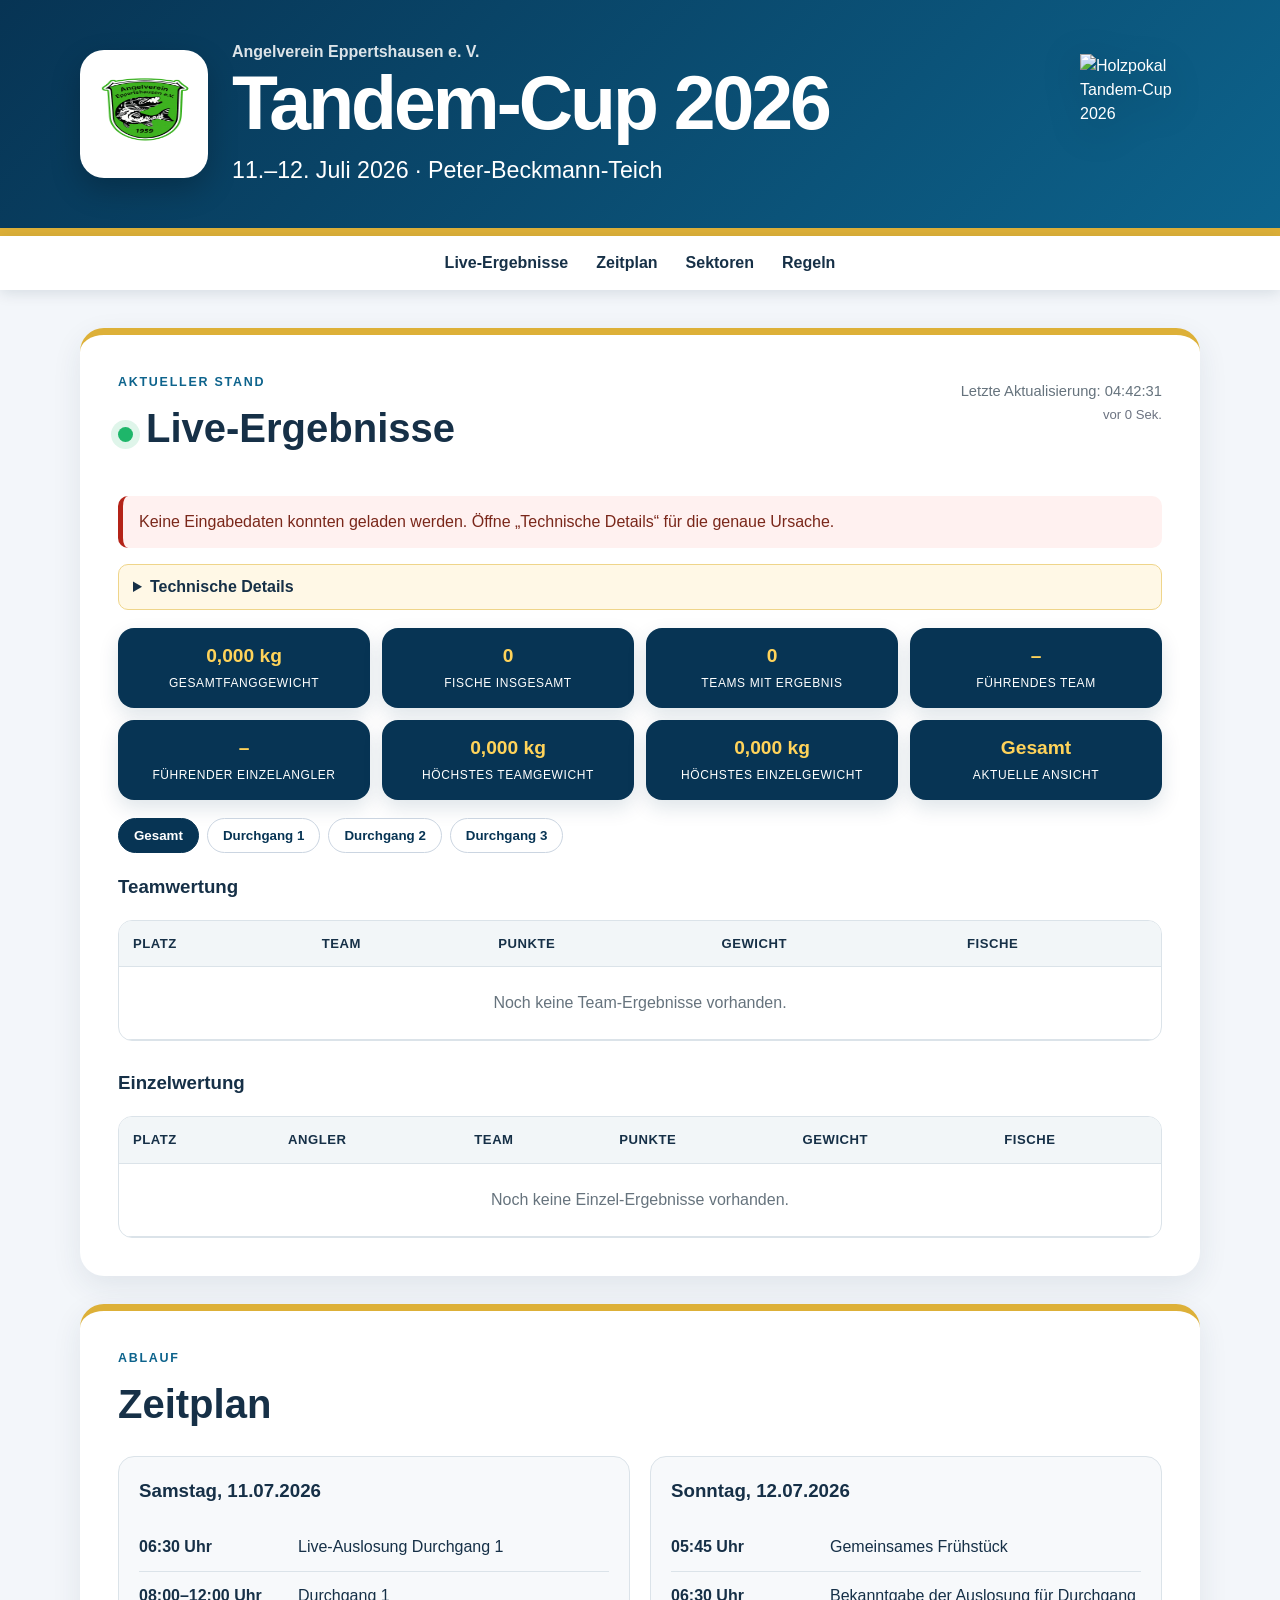
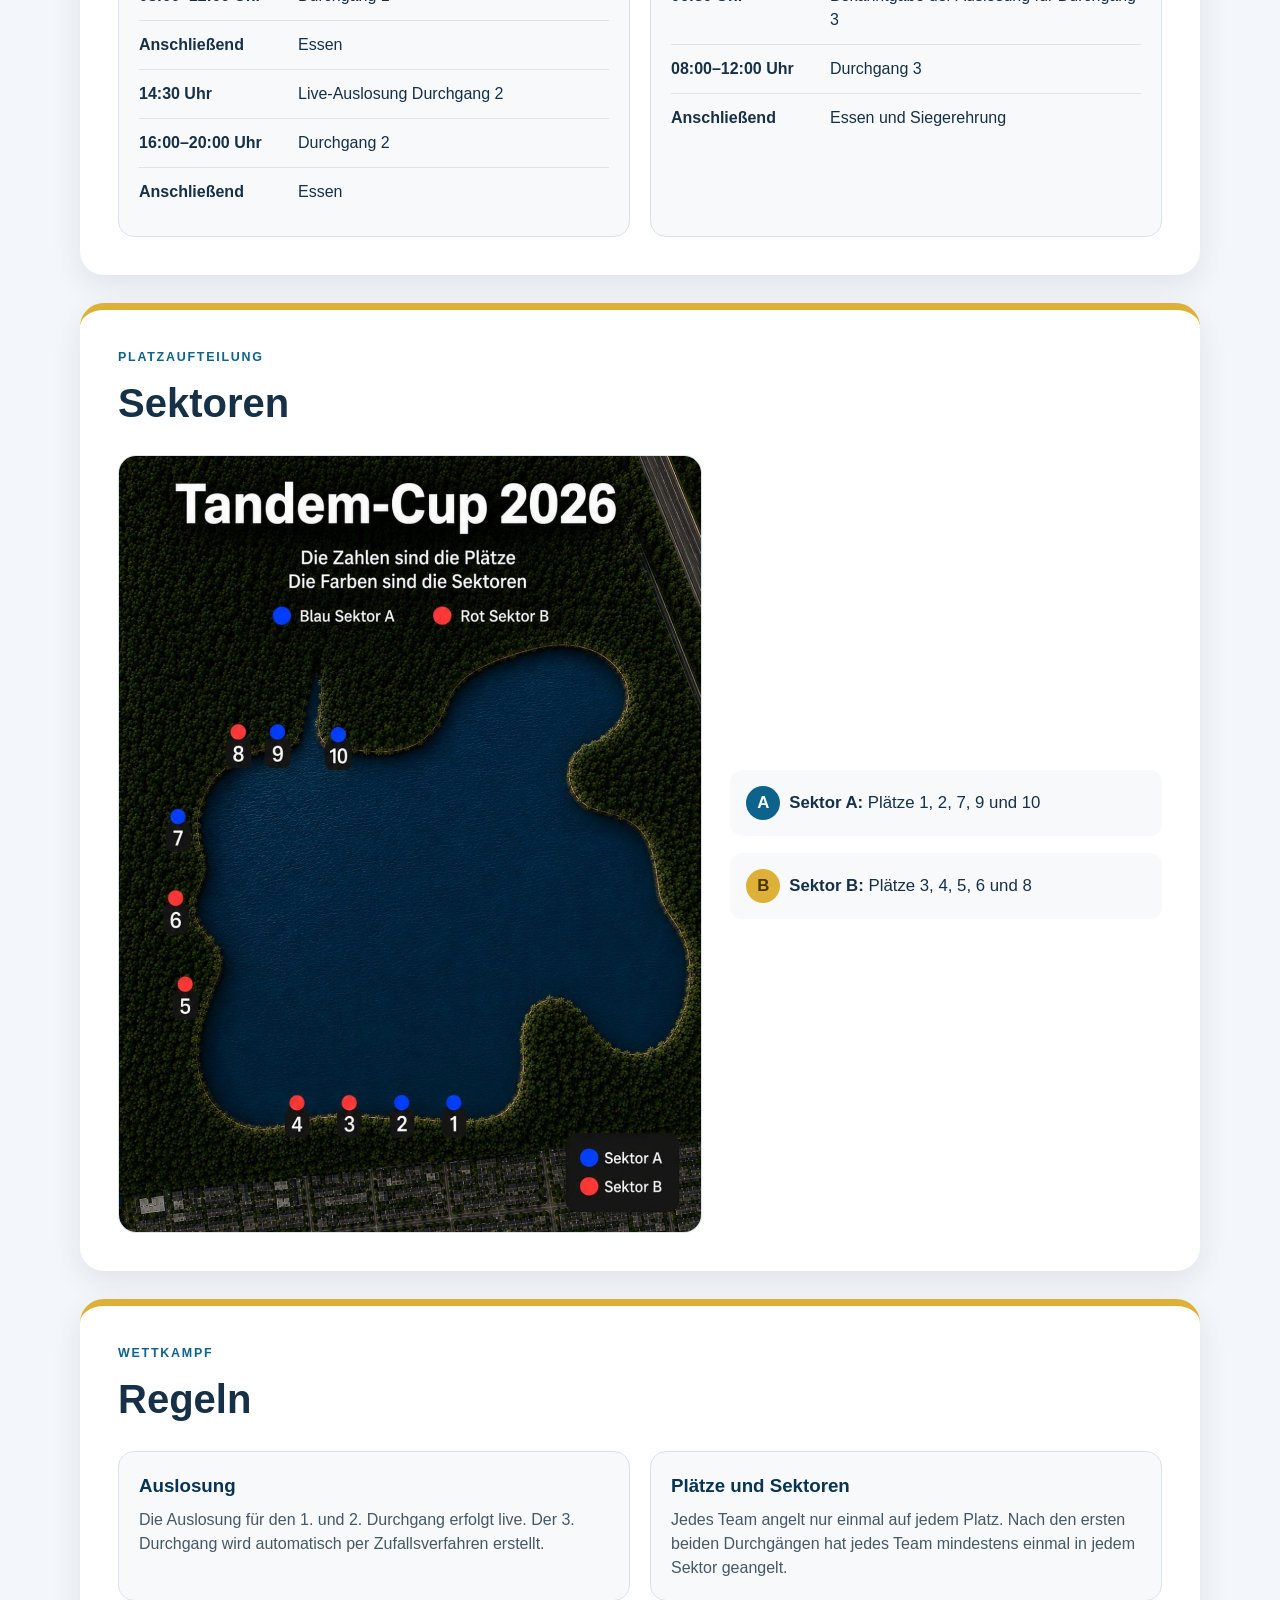
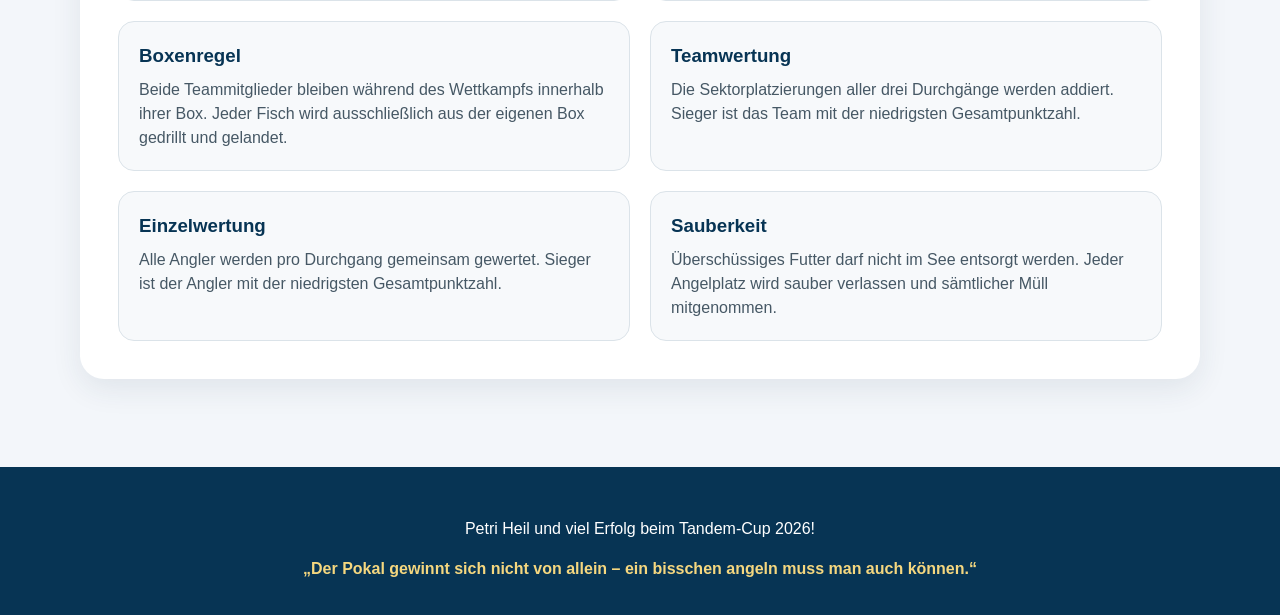
==== commit b67c51fd: "Add files via upload" ====
--- a/index.html
+++ b/index.html
@@ -5,7 +5,7 @@
   <meta name="viewport" content="width=device-width,initial-scale=1">
   <meta name="theme-color" content="#073454">
   <title>Tandem-Cup 2026</title>
-  <link rel="stylesheet" href="style.css?v=20260712-live14">
+  <link rel="stylesheet" href="style.css?v=20260712-live15">
 </head>
 <body>
 <header class="hero">
@@ -52,7 +52,6 @@
     <div class="live-stats" aria-label="Live-Statistik">
       <article><span id="stat-weight">0,000 kg</span><small>Gesamtfanggewicht</small></article>
       <article><span id="stat-fish">0</span><small>Fische insgesamt</small></article>
-      <article><span id="stat-average">0 g</span><small>Durchschnitt je Fisch</small></article>
       <article><span id="stat-teams">0</span><small>Teams mit Ergebnis</small></article>
       <article><span id="stat-leader-team">–</span><small>Führendes Team</small></article>
       <article><span id="stat-leader-angler">–</span><small>Führender Einzelangler</small></article>
@@ -428,9 +427,11 @@
 function renderTables(teams, anglers) {
   document.getElementById('team-body').innerHTML = teams.length
     ? teams.map(team => `<tr class="${medalClass(team.rank)}">
-        <td><strong>${team.rank}</strong> ${movementIcon(team.team, team.rank, previousTeamRanks)}</td>
-        <td>${escapeHtml(team.team)}</td><td>${team.points}</td>
-        <td>${formatKg(team.totalWeight)}</td><td>${team.totalFish.toLocaleString('de-DE')}</td>
+        <td data-label="Platz"><strong>${team.rank}</strong> ${movementIcon(team.team, team.rank, previousTeamRanks)}</td>
+        <td data-label="Team">${escapeHtml(team.team)}</td>
+        <td data-label="Punkte">${team.points}</td>
+        <td data-label="Gewicht">${formatKg(team.totalWeight)}</td>
+        <td data-label="Fische">${team.totalFish.toLocaleString('de-DE')}</td>
       </tr>`).join('')
     : '<tr><td colspan="5" class="empty">Noch keine Team-Ergebnisse vorhanden.</td></tr>';
 
@@ -438,9 +439,12 @@
     ? anglers.map(angler => {
         const key = `${angler.name}|${angler.team}`;
         return `<tr class="${medalClass(angler.rank)}">
-          <td><strong>${angler.rank}</strong> ${movementIcon(key, angler.rank, previousAnglerRanks)}</td>
-          <td>${escapeHtml(angler.name)}</td><td>${escapeHtml(angler.team)}</td><td>${angler.points}</td>
-          <td>${formatKg(angler.totalWeight)}</td><td>${angler.totalFish.toLocaleString('de-DE')}</td>
+          <td data-label="Platz"><strong>${angler.rank}</strong> ${movementIcon(key, angler.rank, previousAnglerRanks)}</td>
+          <td data-label="Angler">${escapeHtml(angler.name)}</td>
+          <td data-label="Team">${escapeHtml(angler.team)}</td>
+          <td data-label="Punkte">${angler.points}</td>
+          <td data-label="Gewicht">${formatKg(angler.totalWeight)}</td>
+          <td data-label="Fische">${angler.totalFish.toLocaleString('de-DE')}</td>
         </tr>`;
       }).join('')
     : '<tr><td colspan="6" class="empty">Noch keine Einzel-Ergebnisse vorhanden.</td></tr>';
@@ -464,7 +468,6 @@
 
   document.getElementById('stat-weight').textContent = formatKg(totalWeight);
   document.getElementById('stat-fish').textContent = totalFish.toLocaleString('de-DE');
-  document.getElementById('stat-average').textContent = `${(totalFish ? Math.round(totalWeight / totalFish) : 0).toLocaleString('de-DE')} g`;
   document.getElementById('stat-teams').textContent = teamCount.toLocaleString('de-DE');
   document.getElementById('stat-leader-team').textContent = teams[0] ? `${teams[0].team} · ${teams[0].points} P.` : '–';
   document.getElementById('stat-leader-angler').textContent = anglers[0] ? `${anglers[0].name} · ${anglers[0].points} P.` : '–';
--- a/style.css
+++ b/style.css
@@ -22,3 +22,209 @@
 @media(max-width:900px){.live-stats{grid-template-columns:repeat(3,minmax(0,1fr))}}
 @media(max-width:760px){.wrap{width:min(100% - 22px,1120px)}.hero-inner{padding:26px 0;gap:14px;align-items:flex-start}.club-logo{width:86px;height:86px;border-radius:18px}.cup-image{width:80px;height:80px}.eyebrow{font-size:.78rem}.hero h1{font-size:2.25rem}.subtitle{font-size:1rem}.nav-inner{gap:12px 22px;font-size:.93rem;justify-content:flex-start;overflow-x:auto;flex-wrap:nowrap}.nav a{white-space:nowrap}.main{padding-top:22px}.card{border-radius:20px}.section-head{display:block}.updated-wrap{text-align:left;margin:8px 0 14px}.live-stats{grid-template-columns:repeat(2,minmax(0,1fr))}.live-stats span{font-size:1.05rem}.round-filter{overflow-x:auto;flex-wrap:nowrap;padding-bottom:4px}.round-btn{white-space:nowrap}.schedule-grid,.rules-grid,.sector-layout{grid-template-columns:1fr}.day li{grid-template-columns:1fr;gap:1px}.sector-layout img{order:2}}
 @media(max-width:460px){.wrap{width:calc(100% - 16px)}.card{padding:20px 17px}.club-logo{width:72px;height:72px}.cup-image{width:62px;height:62px}.hero h1{font-size:1.9rem}.live-stats article{padding:14px 9px}}
+
+
+/* Live-Version 15 – Smartphone-Optimierung */
+@media(max-width:760px){
+  body{font-size:15px}
+  .hero-inner{
+    display:grid;
+    grid-template-columns:72px minmax(0,1fr) 58px;
+    align-items:center;
+    gap:10px;
+    padding:18px 0
+  }
+  .club-logo{
+    width:72px;
+    height:72px;
+    border-radius:16px;
+    padding:7px
+  }
+  .cup-image{
+    width:58px;
+    height:58px
+  }
+  .hero-copy{min-width:0}
+  .eyebrow{
+    font-size:.68rem;
+    line-height:1.25;
+    margin-bottom:3px
+  }
+  .hero h1{
+    font-size:clamp(1.65rem,8vw,2.15rem);
+    line-height:1;
+    margin-bottom:8px;
+    letter-spacing:-.035em
+  }
+  .subtitle{
+    font-size:.88rem;
+    line-height:1.35
+  }
+
+  .nav{
+    position:sticky;
+    top:0
+  }
+  .nav-inner{
+    padding:10px 4px;
+    gap:8px;
+    scroll-snap-type:x proximity
+  }
+  .nav a{
+    flex:0 0 auto;
+    padding:8px 11px;
+    border-radius:999px;
+    background:#f4f7f9;
+    font-size:.82rem;
+    scroll-snap-align:start
+  }
+
+  .main{padding:14px 0 34px}
+  .card{
+    padding:18px 14px;
+    margin-bottom:16px;
+    border-radius:18px;
+    border-top-width:5px
+  }
+  h2{
+    font-size:1.75rem;
+    margin-bottom:16px
+  }
+  h3{font-size:1.08rem}
+
+  .notice{
+    padding:12px 13px;
+    font-size:.9rem;
+    line-height:1.45
+  }
+
+  .live-stats{
+    grid-template-columns:repeat(2,minmax(0,1fr));
+    gap:9px;
+    margin:14px 0 16px
+  }
+  .live-stats article{
+    min-height:104px;
+    padding:13px 8px;
+    border-radius:14px;
+    display:flex;
+    flex-direction:column;
+    justify-content:center
+  }
+  .live-stats span{
+    font-size:1rem;
+    line-height:1.2
+  }
+  .live-stats small{
+    margin-top:7px;
+    font-size:.64rem;
+    line-height:1.25;
+    letter-spacing:.035em
+  }
+
+  .round-filter{
+    gap:7px;
+    margin-bottom:16px;
+    padding-bottom:6px;
+    scrollbar-width:thin
+  }
+  .round-btn{
+    min-height:42px;
+    padding:10px 14px;
+    font-size:.84rem
+  }
+
+  .result-grid{gap:20px}
+  .table-wrap{
+    overflow:visible;
+    border:0;
+    border-radius:0
+  }
+  table{
+    min-width:0;
+    width:100%;
+    border-collapse:separate;
+    border-spacing:0 10px
+  }
+  thead{
+    position:absolute;
+    width:1px;
+    height:1px;
+    padding:0;
+    margin:-1px;
+    overflow:hidden;
+    clip:rect(0,0,0,0);
+    white-space:nowrap;
+    border:0
+  }
+  tbody,tr,td{display:block;width:100%}
+  tr{
+    background:#fff;
+    border:1px solid var(--line);
+    border-radius:14px;
+    box-shadow:0 4px 12px rgba(29,59,81,.06);
+    overflow:hidden
+  }
+  td{
+    display:grid;
+    grid-template-columns:96px minmax(0,1fr);
+    gap:12px;
+    align-items:center;
+    padding:10px 12px;
+    border-bottom:1px solid var(--line);
+    text-align:right
+  }
+  td:last-child{border-bottom:0}
+  td::before{
+    content:attr(data-label);
+    text-align:left;
+    font-size:.7rem;
+    font-weight:800;
+    color:var(--muted);
+    text-transform:uppercase;
+    letter-spacing:.04em
+  }
+  td.empty{
+    display:block;
+    text-align:center;
+    padding:20px 14px
+  }
+  td.empty::before{display:none}
+  tr.rank-one,
+  tr.rank-two,
+  tr.rank-three{
+    border-width:2px
+  }
+
+  .move{
+    min-width:auto;
+    margin-left:3px
+  }
+
+  .schedule-grid,.rules-grid{gap:12px}
+  .day,.rules-grid article{
+    padding:16px;
+    border-radius:14px
+  }
+  .day li{
+    padding:10px 0
+  }
+  .sector-info p{
+    padding:13px;
+    font-size:.95rem
+  }
+}
+
+@media(max-width:390px){
+  .hero-inner{
+    grid-template-columns:62px minmax(0,1fr) 48px
+  }
+  .club-logo{width:62px;height:62px}
+  .cup-image{width:48px;height:48px}
+  .hero h1{font-size:1.55rem}
+  .subtitle{font-size:.8rem}
+  .live-stats article{min-height:96px}
+  .live-stats span{font-size:.92rem}
+  .live-stats small{font-size:.59rem}
+  td{grid-template-columns:82px minmax(0,1fr);padding:9px 10px}
+}
